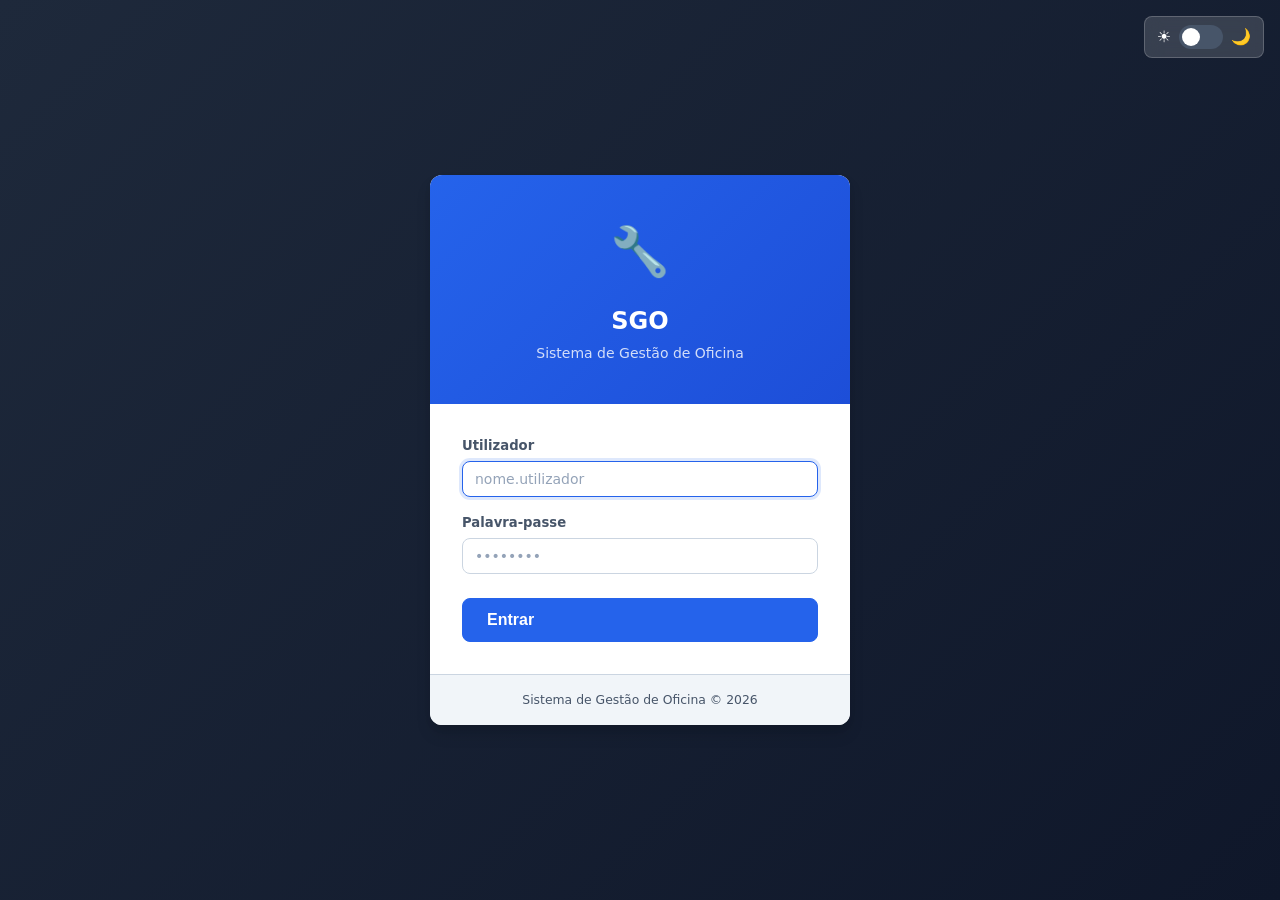
==== frontend/index.html @ d383ee73 "first commit" ====
<!DOCTYPE html>
<html lang="pt">
<head>
  <meta charset="UTF-8">
  <meta name="viewport" content="width=device-width, initial-scale=1.0">
  <title>SGO – Login</title>
  <link rel="stylesheet" href="css/styles.css">
</head>
<body class="login-page">

  <!-- Theme Toggle -->
  <div class="login-theme-toggle">
    <span class="theme-toggle-icon">☀️</span>
    <label class="theme-switch" title="Alternar tema claro/escuro">
      <input type="checkbox" class="theme-checkbox" aria-label="Alternar tema">
      <span class="theme-slider"></span>
    </label>
    <span class="theme-toggle-icon">🌙</span>
  </div>

  <div class="login-card">
    <div class="login-header">
      <div class="login-logo">🔧</div>
      <h1 class="login-title">SGO</h1>
      <p class="login-subtitle">Sistema de Gestão de Oficina</p>
    </div>

    <div class="login-body">
      <div id="login-error" class="login-error" role="alert"></div>

      <form id="login-form" onsubmit="handleLogin(event)" novalidate>
        <div class="form-group" style="margin-bottom:1rem">
          <label for="username">Utilizador</label>
          <input type="text" id="username" name="username" placeholder="nome.utilizador"
                 autocomplete="username" required autofocus>
        </div>

        <div class="form-group" style="margin-bottom:1.5rem">
          <label for="password">Palavra-passe</label>
          <input type="password" id="password" name="password" placeholder="••••••••"
                 autocomplete="current-password" required>
        </div>

        <button type="submit" class="btn btn-primary w-full btn-lg" id="login-btn">
          <span id="login-btn-text">Entrar</span>
          <span id="login-spinner" class="spinner hidden"></span>
        </button>
      </form>
    </div>

    <div class="login-footer">
      Sistema de Gestão de Oficina &copy; 2026
    </div>
  </div>

  <script src="js/utils.js" defer></script>
  <script src="js/api.js"   defer></script>
  <script src="js/auth.js"  defer></script>
  <script defer>
    // If already logged in, redirect to appropriate page
    document.addEventListener('DOMContentLoaded', () => {
      initThemeToggle();
      const token = sessionStorage.getItem('sgo_token');
      const user  = sessionStorage.getItem('sgo_user');
      if (token && user) {
        redirectByRole(JSON.parse(user));
      }
    });

    async function handleLogin(e) {
      e.preventDefault();
      const username  = document.getElementById('username').value.trim();
      const password  = document.getElementById('password').value;
      const btnText   = document.getElementById('login-btn-text');
      const spinner   = document.getElementById('login-spinner');
      const errorBox  = document.getElementById('login-error');
      const btn       = document.getElementById('login-btn');

      if (!username || !password) {
        showLoginError('Por favor preencha todos os campos.');
        return;
      }

      // Loading state
      btn.disabled = true;
      btnText.textContent = 'A entrar…';
      spinner.classList.remove('hidden');
      errorBox.classList.remove('show');

      try {
        const user = await login(username, password);
        redirectByRole(user);
      } catch (err) {
        showLoginError(err.message || 'Credenciais inválidas. Tente novamente.');
        btn.disabled = false;
        btnText.textContent = 'Entrar';
        spinner.classList.add('hidden');
      }
    }

    function showLoginError(msg) {
      const el = document.getElementById('login-error');
      el.textContent = msg;
      el.classList.add('show');
    }
  </script>
</body>
</html>
---- frontend/css/styles.css ----
/* ========================================================
   SGO - Sistema de Gestão de Oficina
   Main Stylesheet
   ======================================================== */

/* ── CSS Variables (Light Theme – improved contrast) ── */
:root {
  --primary:       #2563eb;
  --primary-dark:  #1d4ed8;
  --primary-light: #dbeafe;
  --secondary:     #475569;
  --success:       #16a34a;
  --success-light: #dcfce7;
  --warning:       #d97706;
  --warning-light: #fef3c7;
  --danger:        #dc2626;
  --danger-light:  #fee2e2;
  --info:          #0891b2;
  --info-light:    #cffafe;
  --bg:            #f1f5f9;
  --card-bg:       #ffffff;
  --sidebar-bg:    #1e293b;
  --sidebar-hover: #334155;
  --sidebar-active:#2563eb;
  --text-primary:  #1e293b;
  --text-secondary:#475569;
  --border:        #cbd5e1;
  --border-focus:  #2563eb;
  --shadow-sm:     0 1px 2px rgba(0,0,0,.06);
  --shadow:        0 1px 3px rgba(0,0,0,.1), 0 1px 2px rgba(0,0,0,.06);
  --shadow-md:     0 4px 6px rgba(0,0,0,.07), 0 2px 4px rgba(0,0,0,.06);
  --shadow-lg:     0 10px 15px rgba(0,0,0,.1), 0 4px 6px rgba(0,0,0,.05);
  --radius:        .5rem;
  --radius-lg:     .75rem;
  --sidebar-width: 260px;
  --header-height: 64px;
  --transition:    .2s ease;
  --table-header-bg: #f1f5f9;
  --table-stripe-bg: #f8fafc;
  --table-hover-bg:  #f1f5f9;
  --login-footer-bg: #f1f5f9;
  --scrollbar-thumb: #94a3b8;
  --scrollbar-hover: #64748b;
}

/* ── Dark Theme ── */
[data-theme="dark"] {
  --primary:       #3b82f6;
  --primary-dark:  #2563eb;
  --primary-light: #1e3a5f;
  --secondary:     #94a3b8;
  --success:       #22c55e;
  --success-light: #14532d;
  --warning:       #f59e0b;
  --warning-light: #451a03;
  --danger:        #ef4444;
  --danger-light:  #450a0a;
  --info:          #22d3ee;
  --info-light:    #083344;
  --bg:            #0f172a;
  --card-bg:       #1e293b;
  --sidebar-bg:    #0f172a;
  --sidebar-hover: #1e293b;
  --sidebar-active:#2563eb;
  --text-primary:  #e2e8f0;
  --text-secondary:#94a3b8;
  --border:        #334155;
  --border-focus:  #3b82f6;
  --shadow-sm:     0 1px 2px rgba(0,0,0,.3);
  --shadow:        0 1px 3px rgba(0,0,0,.4), 0 1px 2px rgba(0,0,0,.3);
  --shadow-md:     0 4px 6px rgba(0,0,0,.4), 0 2px 4px rgba(0,0,0,.3);
  --shadow-lg:     0 10px 15px rgba(0,0,0,.5), 0 4px 6px rgba(0,0,0,.3);
  --table-header-bg: #1a2332;
  --table-stripe-bg: #162032;
  --table-hover-bg:  #1e293b;
  --login-footer-bg: #1a2332;
  --scrollbar-thumb: #475569;
  --scrollbar-hover: #64748b;
}

/* ── Reset & Base ── */
*, *::before, *::after { box-sizing: border-box; margin: 0; padding: 0; }

html { font-size: 16px; }

body {
  font-family: 'Segoe UI', system-ui, -apple-system, sans-serif;
  background: var(--bg);
  color: var(--text-primary);
  line-height: 1.5;
  min-height: 100vh;
}

a { color: var(--primary); text-decoration: none; }
a:hover { text-decoration: underline; }

ul { list-style: none; }

img { max-width: 100%; }

/* ── App Layout (sidebar + content) ── */
.app-layout {
  min-height: 100vh;
}

/* ── Sidebar ── */
.sidebar {
  background: var(--sidebar-bg);
  color: #fff;
  display: flex;
  flex-direction: column;
  position: fixed;
  top: 0;
  left: 0;
  height: 100vh;
  width: var(--sidebar-width);
  overflow-y: auto;
  overflow-x: hidden;
  z-index: 100;
  transition: transform var(--transition);
}

.sidebar-header {
  padding: 1.25rem 1.5rem;
  border-bottom: 1px solid rgba(255,255,255,.1);
  flex-shrink: 0;
}

.sidebar-logo {
  display: flex;
  align-items: center;
  gap: .75rem;
  font-size: 1.25rem;
  font-weight: 700;
  color: #fff;
}

.sidebar-logo .logo-icon {
  width: 36px;
  height: 36px;
  background: var(--primary);
  border-radius: var(--radius);
  display: flex;
  align-items: center;
  justify-content: center;
  font-size: 1.1rem;
}

.sidebar-logo .logo-text {
  line-height: 1.1;
}

.sidebar-logo .logo-subtitle {
  font-size: .65rem;
  font-weight: 400;
  color: #94a3b8;
  text-transform: uppercase;
  letter-spacing: .05em;
}

.sidebar-nav {
  flex: 1;
  padding: 1rem 0;
  overflow-y: auto;
}

.nav-section-label {
  padding: .5rem 1.5rem;
  font-size: .65rem;
  font-weight: 600;
  text-transform: uppercase;
  letter-spacing: .1em;
  color: #64748b;
  margin-top: .5rem;
}

.sidebar-nav a {
  display: flex;
  align-items: center;
  gap: .75rem;
  padding: .65rem 1.5rem;
  color: #cbd5e1;
  transition: background var(--transition), color var(--transition);
  border-radius: 0;
  font-size: .92rem;
}

.sidebar-nav a:hover {
  background: var(--sidebar-hover);
  color: #fff;
  text-decoration: none;
}

.sidebar-nav a.active {
  background: var(--sidebar-active);
  color: #fff;
  font-weight: 600;
}

.sidebar-nav .nav-icon {
  font-size: 1.1rem;
  width: 20px;
  text-align: center;
  flex-shrink: 0;
}

.sidebar-footer {
  padding: 1rem 1.5rem;
  border-top: 1px solid rgba(255,255,255,.1);
  flex-shrink: 0;
}

.sidebar-user {
  display: flex;
  align-items: center;
  gap: .75rem;
  margin-bottom: .75rem;
}

.sidebar-avatar {
  width: 36px;
  height: 36px;
  border-radius: 50%;
  background: var(--primary);
  display: flex;
  align-items: center;
  justify-content: center;
  font-weight: 700;
  font-size: .85rem;
  flex-shrink: 0;
}

.sidebar-user-info .user-name {
  font-size: .875rem;
  font-weight: 600;
  color: #e2e8f0;
  display: block;
}

.sidebar-user-info .user-role {
  font-size: .72rem;
  color: #94a3b8;
  display: block;
}

/* ── Main Content ── */
.main-content {
  margin-left: var(--sidebar-width);
  display: flex;
  flex-direction: column;
  min-height: 100vh;
}

/* ── Page Header ── */
.page-header {
  background: var(--card-bg);
  border-bottom: 1px solid var(--border);
  padding: 1rem 2rem;
  height: var(--header-height);
  display: flex;
  align-items: center;
  justify-content: space-between;
  position: sticky;
  top: 0;
  z-index: 50;
  box-shadow: var(--shadow-sm);
}

.page-header-left {
  display: flex;
  align-items: center;
  gap: 1rem;
}

.page-title {
  font-size: 1.25rem;
  font-weight: 700;
  color: var(--text-primary);
}

.page-subtitle {
  font-size: .825rem;
  color: var(--text-secondary);
}

.page-header-actions {
  display: flex;
  align-items: center;
  gap: .75rem;
}

/* ── Page Body ── */
.page-body {
  flex: 1;
  padding: 2rem;
}

/* ── Buttons ── */
.btn {
  display: inline-flex;
  align-items: center;
  gap: .5rem;
  padding: .5rem 1rem;
  border-radius: var(--radius);
  font-size: .875rem;
  font-weight: 600;
  cursor: pointer;
  transition: all var(--transition);
  border: 1px solid transparent;
  white-space: nowrap;
  text-decoration: none;
}

.btn:hover { text-decoration: none; }

.btn-sm {
  padding: .3rem .65rem;
  font-size: .8rem;
}

.btn-lg {
  padding: .75rem 1.5rem;
  font-size: 1rem;
}

.btn-icon {
  padding: .5rem;
  width: 36px;
  height: 36px;
  justify-content: center;
}

.btn-primary {
  background: var(--primary);
  color: #fff;
  border-color: var(--primary);
}
.btn-primary:hover { background: var(--primary-dark); border-color: var(--primary-dark); }

.btn-secondary {
  background: transparent;
  color: var(--secondary);
  border-color: var(--border);
}
.btn-secondary:hover { background: var(--bg); }

.btn-success {
  background: var(--success);
  color: #fff;
  border-color: var(--success);
}
.btn-success:hover { background: #15803d; }

.btn-warning {
  background: var(--warning);
  color: #fff;
  border-color: var(--warning);
}
.btn-warning:hover { background: #b45309; }

.btn-danger {
  background: var(--danger);
  color: #fff;
  border-color: var(--danger);
}
.btn-danger:hover { background: #b91c1c; }

.btn-outline-primary {
  background: transparent;
  color: var(--primary);
  border-color: var(--primary);
}
.btn-outline-primary:hover { background: var(--primary-light); }

.btn-outline-danger {
  background: transparent;
  color: var(--danger);
  border-color: var(--danger);
}
.btn-outline-danger:hover { background: var(--danger-light); }

.btn:disabled {
  opacity: .5;
  cursor: not-allowed;
}

/* ── Cards ── */
.card {
  background: var(--card-bg);
  border-radius: var(--radius-lg);
  box-shadow: var(--shadow);
  border: 1px solid var(--border);
}

.card-header {
  padding: 1rem 1.5rem;
  border-bottom: 1px solid var(--border);
  display: flex;
  align-items: center;
  justify-content: space-between;
  gap: 1rem;
}

.card-title {
  font-size: 1rem;
  font-weight: 600;
  color: var(--text-primary);
}

.card-body {
  padding: 1.5rem;
}

.card-footer {
  padding: 1rem 1.5rem;
  border-top: 1px solid var(--border);
  background: var(--bg);
  border-radius: 0 0 var(--radius-lg) var(--radius-lg);
}

/* ── KPI Grid & Rows ── */
.kpi-grid {
  display: grid;
  grid-template-columns: repeat(auto-fill, minmax(250px, 1fr));
  gap: 1.25rem;
  margin-bottom: 2rem;
}

/* NOVA CLASSE para o Painel do Mecânico */
.dashboard-kpi-row {
  display: grid;
  grid-template-columns: repeat(auto-fit, minmax(220px, 1fr));
  gap: 1.25rem;
  margin-bottom: 1.5rem;
}

.kpi-card {
  background: var(--card-bg);
  border-radius: var(--radius-lg);
  padding: 1.5rem;
  box-shadow: var(--shadow);
  border: 1px solid var(--border);
  display: flex;
  align-items: center;
  gap: 1rem;
}

.kpi-icon {
  font-size: 1.5rem;
  width: 48px;
  height: 48px;
  display: flex;
  align-items: center;
  justify-content: center;
  border-radius: var(--radius);
}

.kpi-info { display: flex; flex-direction: column; }

.kpi-label {
  font-size: .8rem;
  font-weight: 600;
  text-transform: uppercase;
  letter-spacing: .05em;
  color: var(--text-secondary);
}

.kpi-value {
  font-size: 2rem;
  font-weight: 700;
  color: var(--text-primary);
  line-height: 1.2;
}

.kpi-card-inner {
  display: flex;
  align-items: flex-start;
  justify-content: space-between;
  width: 100%;
}

.kpi-meta {
  font-size: .8rem;
  color: var(--text-secondary);
}

.kpi-trend-up   { color: var(--success); }
.kpi-trend-down { color: var(--danger);  }

/* ── Progress Bar ── */
.progress-bar-wrapper {
  background: var(--border);
  border-radius: 99px;
  height: 10px;
  overflow: hidden;
}

.progress-bar {
  height: 100%;
  border-radius: 99px;
  transition: width .4s ease, background .4s ease;
}

.progress-bar.green  { background: var(--success); }
.progress-bar.yellow { background: var(--warning); }
.progress-bar.red    { background: var(--danger); }

/* ── Tables ── */
.table-wrapper {
  overflow-x: auto;
  border-radius: var(--radius-lg);
  border: 1px solid var(--border);
  background: var(--card-bg);
  box-shadow: var(--shadow);
}

table {
  width: 100%;
  border-collapse: collapse;
  font-size: .875rem;
}

thead th {
  background: var(--table-header-bg);
  padding: .75rem 1rem;
  text-align: left;
  font-weight: 600;
  font-size: .775rem;
  text-transform: uppercase;
  letter-spacing: .05em;
  color: var(--text-secondary);
  border-bottom: 1px solid var(--border);
  white-space: nowrap;
}

tbody tr {
  border-bottom: 1px solid var(--border);
  transition: background var(--transition);
}

tbody tr:hover { background: var(--table-hover-bg); }

tbody tr:last-child { border-bottom: none; }

tbody tr:nth-child(even) { background: var(--table-stripe-bg); }
tbody tr:nth-child(even):hover { background: var(--table-hover-bg); }

td {
  padding: .75rem 1rem;
  color: var(--text-primary);
  vertical-align: middle;
}

/* NOVAS CLASSES: Modern Table (Painel do Mecânico) */
.modern-table {
  width: 100%;
  border-collapse: collapse;
  font-size: .875rem;
}
.modern-table thead th {
  padding: 1rem;
  font-size: .8rem;
}
.modern-table td {
  padding: 1rem;
}
.modern-table tbody tr.active-row {
  background: var(--primary-light);
  border-left: 4px solid var(--primary);
}
[data-theme="dark"] .modern-table tbody tr.active-row {
  background: rgba(59, 130, 246, 0.15); /* Fundo azul transparente para Dark Mode */
  border-left-color: var(--primary);
}

.table-actions {
  display: flex;
  gap: .4rem;
  flex-wrap: wrap;
}

/* ── Badges / Pills ── */
.badge {
  display: inline-flex;
  align-items: center;
  gap: .25rem;
  padding: .2rem .6rem;
  border-radius: 99px;
  font-size: .72rem;
  font-weight: 600;
  white-space: nowrap;
}

.badge-primary { background: var(--primary-light); color: var(--primary-dark); }
.badge-success { background: var(--success-light); color: #15803d; }
.badge-warning { background: var(--warning-light); color: #92400e; }
.badge-danger  { background: var(--danger-light);  color: #991b1b; }
.badge-info    { background: var(--info-light);    color: #0e7490; }
.badge-secondary { background: var(--table-header-bg); color: var(--secondary); }
.badge-dark    { background: #334155; color: #fff; }

/* ── Forms ── */
.form-group {
  display: flex;
  flex-direction: column;
  gap: .35rem;
}

.form-row {
  display: grid;
  grid-template-columns: 1fr 1fr;
  gap: 1rem;
}

.form-row-3 {
  display: grid;
  grid-template-columns: 1fr 1fr 1fr;
  gap: 1rem;
}

label {
  font-size: .825rem;
  font-weight: 600;
  color: var(--text-secondary);
}

input, select, textarea {
  width: 100%;
  padding: .55rem .75rem;
  border: 1px solid var(--border);
  border-radius: var(--radius);
  font-size: .875rem;
  background: var(--card-bg);
  color: var(--text-primary);
  transition: border-color var(--transition), box-shadow var(--transition);
  font-family: inherit;
}

input:focus, select:focus, textarea:focus {
  outline: none;
  border-color: var(--border-focus);
  box-shadow: 0 0 0 3px rgba(37,99,235,.15);
}

input::placeholder, textarea::placeholder { color: #94a3b8; }

textarea { resize: vertical; min-height: 80px; }

.input-group {
  display: flex;
  gap: .5rem;
}

.input-group input { flex: 1; }

.form-hint {
  font-size: .75rem;
  color: var(--text-secondary);
}

.form-error {
  font-size: .75rem;
  color: var(--danger);
}

/* ── Modals ── */
.modal-overlay {
  position: fixed;
  inset: 0;
  background: rgba(0,0,0,.5);
  display: flex;
  align-items: center;
  justify-content: center;
  z-index: 1000;
  padding: 1rem;
  opacity: 0;
  visibility: hidden;
  transition: opacity var(--transition), visibility var(--transition);
}

.modal-overlay.active {
  opacity: 1;
  visibility: visible;
}

.modal {
  background: var(--card-bg);
  border-radius: var(--radius-lg);
  box-shadow: var(--shadow-lg);
  width: 100%;
  max-width: 600px;
  max-height: 90vh;
  overflow-y: auto;
  transform: translateY(-16px);
  transition: transform var(--transition);
}

.modal-overlay.active .modal { transform: translateY(0); }

.modal-lg  { max-width: 800px; }
.modal-sm  { max-width: 420px; }

.modal-header {
  padding: 1.25rem 1.5rem;
  border-bottom: 1px solid var(--border);
  display: flex;
  align-items: center;
  justify-content: space-between;
  position: sticky;
  top: 0;
  background: var(--card-bg);
  z-index: 1;
}

.modal-title { font-size: 1rem; font-weight: 700; }

.modal-close {
  background: none;
  border: none;
  cursor: pointer;
  padding: .25rem;
  color: var(--text-secondary);
  font-size: 1.25rem;
  line-height: 1;
  display: flex;
  align-items: center;
  justify-content: center;
  border-radius: var(--radius);
}
.modal-close:hover { background: var(--bg); }

.modal-body {
  padding: 1.5rem;
  display: flex;
  flex-direction: column;
  gap: 1rem;
}

.modal-footer {
  padding: 1rem 1.5rem;
  border-top: 1px solid var(--border);
  display: flex;
  justify-content: flex-end;
  gap: .75rem;
  position: sticky;
  bottom: 0;
  background: var(--card-bg);
}

/* ── Toast Notifications ── */
.toast-container {
  position: fixed;
  bottom: 1.5rem;
  right: 1.5rem;
  z-index: 9999;
  display: flex;
  flex-direction: column;
  gap: .5rem;
}

.toast {
  background: var(--card-bg);
  border-radius: var(--radius);
  box-shadow: var(--shadow-lg);
  padding: .85rem 1.25rem;
  display: flex;
  align-items: center;
  gap: .75rem;
  font-size: .875rem;
  font-weight: 500;
  min-width: 280px;
  max-width: 400px;
  border-left: 4px solid var(--primary);
  animation: toastIn .25s ease forwards;
}

.toast.toast-success { border-color: var(--success); }
.toast.toast-error   { border-color: var(--danger); }
.toast.toast-warning { border-color: var(--warning); }
.toast.toast-info    { border-color: var(--info); }

.toast-icon { font-size: 1.2rem; flex-shrink: 0; }
.toast-msg  { flex: 1; }
.toast-close {
  background: none;
  border: none;
  cursor: pointer;
  color: var(--text-secondary);
  font-size: 1rem;
  line-height: 1;
}

@keyframes toastIn {
  from { transform: translateX(100%); opacity: 0; }
  to   { transform: translateX(0);    opacity: 1; }
}

/* ── Alert Boxes ── */
.alert {
  border-radius: var(--radius);
  padding: .85rem 1.25rem;
  display: flex;
  align-items: flex-start;
  gap: .75rem;
  font-size: .875rem;
  border: 1px solid transparent;
}

.alert-success { background: var(--success-light); border-color: #86efac; color: #15803d; }
.alert-warning { background: var(--warning-light); border-color: #fcd34d; color: #92400e; }
.alert-danger  { background: var(--danger-light);  border-color: #fca5a5; color: #991b1b; }
.alert-info    { background: var(--info-light);    border-color: #67e8f9; color: #0e7490; }

.alert-icon { font-size: 1.1rem; margin-top: .1rem; }

/* ── Search Bar ── */
.search-bar {
  display: flex;
  align-items: center;
  gap: .5rem;
  background: var(--card-bg);
  border: 1px solid var(--border);
  border-radius: var(--radius);
  padding: .5rem .75rem;
  transition: border-color var(--transition), box-shadow var(--transition);
}
.search-bar:focus-within {
  border-color: var(--border-focus);
  box-shadow: 0 0 0 3px rgba(37,99,235,.15);
}
.search-bar input {
  border: none;
  padding: 0;
  background: transparent;
  font-size: .875rem;
  min-width: 200px;
}
.search-bar input:focus { box-shadow: none; }
.search-icon { color: var(--text-secondary); }

/* ── Agenda Calendar ── */
.agenda-header {
  display: flex;
  align-items: center;
  justify-content: space-between;
  gap: 1rem;
  margin-bottom: 1.5rem;
}

.week-nav {
  display: flex;
  align-items: center;
  gap: .75rem;
}

.week-label {
  font-weight: 600;
  font-size: .95rem;
  min-width: 180px;
  text-align: center;
}

.calendar-grid {
  background: var(--card-bg);
  border-radius: var(--radius-lg);
  border: 1px solid var(--border);
  overflow: hidden;
  box-shadow: var(--shadow);
}

.calendar-header-row {
  display: grid;
  grid-template-columns: 70px repeat(6, 1fr);
  background: var(--table-header-bg);
  border-bottom: 2px solid var(--border);
}

.cal-header-cell {
  padding: .85rem .5rem;
  text-align: center;
  font-size: .8rem;
  font-weight: 700;
  text-transform: uppercase;
  letter-spacing: .05em;
  color: var(--text-secondary);
  border-right: 1px solid var(--border);
}

.cal-header-cell:first-child { background: transparent; }
.cal-header-cell:last-child  { border-right: none; }

.cal-header-cell .cal-date {
  font-size: 1.1rem;
  font-weight: 700;
  color: var(--text-primary);
  display: block;
  margin-top: .15rem;
}

.cal-header-cell.today {
  background: var(--primary-light);
  color: var(--primary);
}
.cal-header-cell.today .cal-date { color: var(--primary); }

.calendar-body {
  overflow-y: auto;
  max-height: 600px;
}

.calendar-row {
  display: grid;
  grid-template-columns: 70px repeat(6, 1fr);
  border-bottom: 1px solid var(--border);
}

.calendar-row:last-child { border-bottom: none; }

.cal-time {
  padding: .5rem;
  text-align: center;
  font-size: .72rem;
  font-weight: 600;
  color: var(--text-secondary);
  background: var(--table-header-bg);
  border-right: 1px solid var(--border);
  display: flex;
  align-items: center;
  justify-content: center;
}

.cal-slot {
  padding: .4rem;
  border-right: 1px solid var(--border);
  cursor: pointer;
  transition: opacity var(--transition), filter var(--transition);
  min-height: 64px;
  display: flex;
  flex-direction: column;
  align-items: center;
  justify-content: center;
  gap: .2rem;
  position: relative;
}

.cal-slot:last-child { border-right: none; }
.cal-slot:hover { filter: brightness(.95); }

.slot-empty   { background: #f0fdf4; }
.slot-partial { background: #fefce8; }
.slot-busy    { background: #fff7ed; }
.slot-full    { background: #fef2f2; cursor: not-allowed; }
.slot-past    { background: var(--table-header-bg); cursor: default; }

.slot-count {
  font-size: .8rem;
  font-weight: 700;
  color: var(--text-secondary);
}

.slot-empty   .slot-count { color: var(--success); }
.slot-partial .slot-count { color: var(--warning); }
.slot-busy    .slot-count { color: #ea580c; }
.slot-full    .slot-count { color: var(--danger); }

.slot-badge {
  font-size: .62rem;
  font-weight: 700;
  padding: .1rem .35rem;
  border-radius: 99px;
  text-transform: uppercase;
}

.slot-empty .slot-badge   { background: #dcfce7; color: #15803d; }
.slot-partial .slot-badge { background: #fef3c7; color: #92400e; }
.slot-busy .slot-badge    { background: #ffedd5; color: #9a3412; }
.slot-full .slot-badge    { background: #fee2e2; color: #991b1b; }

.slot-appointments {
  width: 100%;
  display: flex;
  flex-direction: column;
  gap: .15rem;
}

.slot-appt {
  font-size: .68rem;
  background: var(--primary);
  color: #fff;
  border-radius: 3px;
  padding: .1rem .3rem;
  overflow: hidden;
  text-overflow: ellipsis;
  white-space: nowrap;
  max-width: 100%;
}

/* ── Mechanic Panel ── */
.mecanico-layout {
  display: grid;
  grid-template-columns: 320px 1fr;
  gap: 1.5rem;
  height: calc(100vh - var(--header-height) - 4rem);
}

/* NOVO: Layout em grelha do painel do Mecânico (Tabela + Detalhes) */
.mecanico-dashboard-grid {
  display: grid;
  grid-template-columns: 1fr 450px;
  gap: 1.5rem;
  align-items: start;
}

.repair-list {
  display: flex;
  flex-direction: column;
  gap: .5rem;
  overflow-y: auto;
}

.repair-item {
  background: var(--card-bg);
  border: 1px solid var(--border);
  border-radius: var(--radius);
  padding: .85rem 1rem;
  cursor: pointer;
  transition: all var(--transition);
  border-left: 4px solid transparent;
}

.repair-item:hover { border-color: var(--primary); box-shadow: var(--shadow-sm); }

.repair-item.active {
  border-left-color: var(--primary);
  background: var(--primary-light);
}

.repair-item-header {
  display: flex;
  align-items: center;
  justify-content: space-between;
  margin-bottom: .25rem;
}

.repair-matricula {
  font-weight: 700;
  font-size: .95rem;
}

.repair-item-meta {
  font-size: .78rem;
  color: var(--text-secondary);
}

/* ── Stopwatch ── */
.stopwatch {
  background: #0f172a;
  border-radius: var(--radius-lg);
  padding: 1.5rem;
  text-align: center;
  color: #fff;
}

.stopwatch-display {
  font-family: 'Courier New', Courier, monospace;
  font-size: 3rem;
  font-weight: 700;
  letter-spacing: .1em;
  color: #22d3ee;
  margin-bottom: 1rem;
  text-shadow: 0 0 20px rgba(34,211,238,.4);
}

.stopwatch-controls {
  display: flex;
  gap: .75rem;
  justify-content: center;
}

/* ── Checklist ── */
.checklist {
  display: flex;
  flex-direction: column;
  gap: .5rem;
}

.checklist-item {
  display: flex;
  align-items: center;
  gap: .75rem;
  padding: .65rem .85rem;
  background: var(--bg);
  border-radius: var(--radius);
  border: 1px solid transparent;
  transition: all var(--transition);
  cursor: pointer;
}

.checklist-item:hover { border-color: var(--border); }

.checklist-item input[type="checkbox"] {
  width: 18px;
  height: 18px;
  cursor: pointer;
  flex-shrink: 0;
}

.checklist-item label {
  font-size: .875rem;
  cursor: pointer;
  user-select: none;
  flex: 1;
  font-weight: 500;
  color: var(--text-primary);
}

.checklist-item.checked {
  background: var(--success-light);
  border-color: #86efac;
}

.checklist-item.checked label {
  text-decoration: line-through;
  color: var(--text-secondary);
}

/* ── Operations ── */
.op-item {
  padding: .85rem 1rem;
  background: var(--bg);
  border-radius: var(--radius);
  border: 1px solid var(--border);
  display: flex;
  align-items: center;
  justify-content: space-between;
  gap: 1rem;
}

.op-info { flex: 1; }
.op-desc { font-weight: 600; font-size: .9rem; }
.op-meta { font-size: .78rem; color: var(--text-secondary); }

/* ── Login Page ── */
.login-page {
  min-height: 100vh;
  background: linear-gradient(135deg, #1e293b 0%, #0f172a 100%);
  display: flex;
  align-items: center;
  justify-content: center;
  padding: 1rem;
}

.login-card {
  background: var(--card-bg);
  border-radius: var(--radius-lg);
  box-shadow: var(--shadow-lg);
  width: 100%;
  max-width: 420px;
  overflow: hidden;
}

.login-header {
  background: linear-gradient(135deg, var(--primary) 0%, #1d4ed8 100%);
  padding: 2.5rem 2rem;
  text-align: center;
  color: #fff;
}

.login-logo {
  font-size: 3rem;
  margin-bottom: 1rem;
}

.login-title {
  font-size: 1.5rem;
  font-weight: 700;
  margin-bottom: .25rem;
}

.login-subtitle {
  font-size: .875rem;
  opacity: .8;
}

.login-body {
  padding: 2rem;
  display: flex;
  flex-direction: column;
  gap: 1.25rem;
}

.login-error {
  display: none;
  padding: .75rem 1rem;
  background: var(--danger-light);
  border: 1px solid #fca5a5;
  border-radius: var(--radius);
  color: #991b1b;
  font-size: .875rem;
}

.login-error.show { display: block; }

.login-footer {
  padding: 1rem 2rem;
  text-align: center;
  font-size: .775rem;
  color: var(--text-secondary);
  border-top: 1px solid var(--border);
  background: var(--login-footer-bg);
}

/* ── Section Spacing ── */
.section { margin-bottom: 2rem; }
.section:last-child { margin-bottom: 0; }

.section-header {
  display: flex;
  align-items: center;
  justify-content: space-between;
  margin-bottom: 1rem;
  gap: 1rem;
}

.section-title {
  font-size: 1rem;
  font-weight: 700;
  color: var(--text-primary);
}

/* ── Tabs ── */
.tabs {
  display: flex;
  gap: 0;
  border-bottom: 2px solid var(--border);
  margin-bottom: 1.5rem;
}

.tab-btn {
  padding: .65rem 1.25rem;
  font-size: .875rem;
  font-weight: 600;
  color: var(--text-secondary);
  background: transparent;
  border: none;
  border-bottom: 2px solid transparent;
  margin-bottom: -2px;
  cursor: pointer;
  transition: all var(--transition);
}

.tab-btn:hover  { color: var(--primary); }
.tab-btn.active { color: var(--primary); border-bottom-color: var(--primary); }

.tab-panel { display: none; }
.tab-panel.active { display: block; }

/* ── Detail Panel ── */
.detail-panel {
  background: var(--card-bg);
  border-radius: var(--radius-lg);
  border: 1px solid var(--border);
  padding: 1.5rem;
  display: flex;
  flex-direction: column;
  gap: 1.25rem;
  overflow-y: auto;
}

.detail-empty {
  display: flex;
  flex-direction: column;
  align-items: center;
  justify-content: center;
  height: 100%;
  gap: 1rem;
  color: var(--text-secondary);
  min-height: 400px; /* Para não encolher totalmente vazio */
}

.detail-empty-icon { font-size: 3rem; }
.detail-empty-text { font-size: .875rem; font-weight: 500; text-align: center;}

/* ── Info Grid ── */
.info-grid {
  display: grid;
  grid-template-columns: 1fr 1fr;
  gap: .75rem;
}

.info-item { display: flex; flex-direction: column; gap: .15rem; }
.info-label { font-size: .72rem; font-weight: 600; text-transform: uppercase; letter-spacing: .05em; color: var(--text-secondary); }
.info-value { font-size: .9rem; font-weight: 600; color: var(--text-primary); }

/* ── Empty State ── */
.empty-state {
  display: flex;
  flex-direction: column;
  align-items: center;
  justify-content: center;
  padding: 4rem 2rem;
  gap: 1rem;
  color: var(--text-secondary);
}

.empty-icon { font-size: 3rem; }
.empty-title { font-size: 1.1rem; font-weight: 600; color: var(--text-primary); }
.empty-desc  { font-size: .875rem; text-align: center; }

/* ── Two-column page layouts ── */
.two-col-layout {
  display: grid;
  grid-template-columns: 1fr 1fr;
  gap: 1.5rem;
}

/* ── Separator ── */
hr {
  border: none;
  border-top: 1px solid var(--border);
  margin: 1rem 0;
}

/* ── Loading Spinner ── */
.spinner {
  display: inline-block;
  width: 20px;
  height: 20px;
  border: 2px solid var(--border);
  border-top-color: var(--primary);
  border-radius: 50%;
  animation: spin .7s linear infinite;
}

@keyframes spin { to { transform: rotate(360deg); } }

.loading-overlay {
  display: flex;
  align-items: center;
  justify-content: center;
  padding: 3rem;
  gap: 1rem;
  color: var(--text-secondary);
  font-size: .875rem;
}

/* ── Pecas stock indicator ── */
.stock-ok  { color: var(--success); font-weight: 600; }
.stock-low { color: var(--danger);  font-weight: 600; }

/* ── Scrollbar ── */
::-webkit-scrollbar { width: 6px; height: 6px; }
::-webkit-scrollbar-track { background: transparent; }
::-webkit-scrollbar-thumb { background: var(--scrollbar-thumb); border-radius: 99px; }
::-webkit-scrollbar-thumb:hover { background: var(--scrollbar-hover); }

/* ── Responsive ── */
@media (max-width: 1024px) {
  .mecanico-layout { grid-template-columns: 280px 1fr; }
  .mecanico-dashboard-grid { grid-template-columns: 1fr; } /* Painel de mecânico fica empilhado */
  .kpi-grid        { grid-template-columns: repeat(auto-fill, minmax(200px, 1fr)); }
}

@media (max-width: 768px) {
  :root { --sidebar-width: 0px; }

  .sidebar {
    transform: translateX(-260px);
    width: 260px;
  }

  .sidebar.open {
    transform: translateX(0);
  }

  .main-content { margin-left: 0; }

  .page-body { padding: 1rem; }

  .page-header { padding: 1rem; }

  .form-row, .form-row-3 { grid-template-columns: 1fr; }

  .mecanico-layout { grid-template-columns: 1fr; height: auto; }

  .two-col-layout  { grid-template-columns: 1fr; }

  .kpi-grid, .dashboard-kpi-row { grid-template-columns: 1fr 1fr; }

  .calendar-header-row,
  .calendar-row { grid-template-columns: 50px repeat(6, 1fr); }

  .mobile-menu-btn {
    display: flex;
    align-items: center;
    justify-content: center;
    width: 36px;
    height: 36px;
    border-radius: var(--radius);
    border: 1px solid var(--border);
    background: transparent;
    cursor: pointer;
    font-size: 1.2rem;
  }

  .sidebar-overlay {
    display: block;
    position: fixed;
    inset: 0;
    background: rgba(0,0,0,.5);
    z-index: 99;
    opacity: 0;
    visibility: hidden;
    transition: all var(--transition);
  }

  .sidebar-overlay.active { opacity: 1; visibility: visible; }

  .info-grid { grid-template-columns: 1fr; }
}

@media (min-width: 769px) {
  .mobile-menu-btn { display: none; }
  .sidebar-overlay { display: none; }
}

/* ── Utility ── */
.text-center { text-align: center; }
.text-right  { text-align: right; }
.text-muted  { color: var(--text-secondary); }
.text-success { color: var(--success); }
.text-danger  { color: var(--danger); }
.text-warning { color: var(--warning); }
.text-primary { color: var(--primary); }
.fw-bold      { font-weight: 700; }
.d-flex       { display: flex; }
.align-center { align-items: center; }
.gap-1        { gap: .5rem; }
.gap-2        { gap: 1rem; }
.gap-3        { gap: 1.5rem; }
.mt-1         { margin-top: .5rem; }
.mt-2         { margin-top: 1rem; }
.mb-1         { margin-bottom: .5rem; }
.mb-2         { margin-bottom: 1rem; }
.w-full       { width: 100%; }
.flex-1       { flex: 1; }
.hidden       { display: none !important; }
.visible      { display: block !important; }
.p-0          { padding: 0 !important; }
.p-3          { padding: 1.5rem !important; }

/* ── Theme Toggle ── */
.theme-toggle {
  display: flex;
  align-items: center;
  gap: .5rem;
  padding: .5rem 1.5rem;
  margin-bottom: .5rem;
}

.theme-toggle-label {
  font-size: .75rem;
  font-weight: 600;
  text-transform: uppercase;
  letter-spacing: .05em;
  color: #94a3b8;
}

.theme-switch {
  position: relative;
  width: 44px;
  height: 24px;
  flex-shrink: 0;
}

.theme-switch input {
  opacity: 0;
  width: 0;
  height: 0;
  position: absolute;
}

.theme-slider {
  position: absolute;
  cursor: pointer;
  inset: 0;
  background: #475569;
  border-radius: 99px;
  transition: background var(--transition);
}

.theme-slider::before {
  content: '';
  position: absolute;
  height: 18px;
  width: 18px;
  left: 3px;
  bottom: 3px;
  background: #fff;
  border-radius: 50%;
  transition: transform var(--transition);
}

.theme-switch input:checked + .theme-slider {
  background: var(--primary);
}

.theme-switch input:checked + .theme-slider::before {
  transform: translateX(20px);
}

.theme-switch input:focus-visible + .theme-slider {
  outline: 2px solid var(--primary);
  outline-offset: 2px;
}

.theme-toggle-icon {
  font-size: 1rem;
  line-height: 1;
}

/* Login page theme toggle */
.login-theme-toggle {
  position: fixed;
  top: 1rem;
  right: 1rem;
  z-index: 100;
  display: flex;
  align-items: center;
  gap: .5rem;
  background: rgba(255,255,255,.15);
  backdrop-filter: blur(8px);
  padding: .5rem .75rem;
  border-radius: var(--radius);
  border: 1px solid rgba(255,255,255,.2);
}

.login-theme-toggle .theme-toggle-icon {
  color: #fff;
}

/* ── Dark mode overrides for elements with hardcoded colors ── */
[data-theme="dark"] .alert-success { background: var(--success-light); border-color: #166534; color: #4ade80; }
[data-theme="dark"] .alert-warning { background: var(--warning-light); border-color: #713f12; color: #fbbf24; }
[data-theme="dark"] .alert-danger  { background: var(--danger-light);  border-color: #7f1d1d; color: #f87171; }
[data-theme="dark"] .alert-info    { background: var(--info-light);    border-color: #155e75; color: #67e8f9; }

[data-theme="dark"] .badge-primary { background: var(--primary-light); color: #93c5fd; }
[data-theme="dark"] .badge-success { background: var(--success-light); color: #4ade80; }
[data-theme="dark"] .badge-warning { background: var(--warning-light); color: #fbbf24; }
[data-theme="dark"] .badge-danger  { background: var(--danger-light);  color: #f87171; }
[data-theme="dark"] .badge-info    { background: var(--info-light);    color: #67e8f9; }
[data-theme="dark"] .badge-dark    { background: #475569; color: #e2e8f0; }

[data-theme="dark"] .slot-empty   { background: #0a2618; }
[data-theme="dark"] .slot-partial { background: #1a1a05; }
[data-theme="dark"] .slot-busy    { background: #1a1308; }
[data-theme="dark"] .slot-full    { background: #1a0808; }

[data-theme="dark"] .slot-empty .slot-badge   { background: #14532d; color: #4ade80; }
[data-theme="dark"] .slot-partial .slot-badge { background: #451a03; color: #fbbf24; }
[data-theme="dark"] .slot-busy .slot-badge    { background: #431407; color: #fb923c; }
[data-theme="dark"] .slot-full .slot-badge    { background: #450a0a; color: #f87171; }

[data-theme="dark"] .login-page {
  background: linear-gradient(135deg, #0f172a 0%, #020617 100%);
}

[data-theme="dark"] .login-error {
  background: var(--danger-light);
  border-color: #7f1d1d;
  color: #f87171;
}

[data-theme="dark"] .checklist-item.checked {
  background: var(--success-light);
  border-color: #166534;
}

[data-theme="dark"] .checklist-item.checked label {
  color: var(--text-secondary);
}

[data-theme="dark"] input::placeholder,
[data-theme="dark"] textarea::placeholder { color: #64748b; }

/* ── Logs Page ── */
.logs-toolbar {
  display: flex;
  align-items: center;
  gap: 1rem;
  flex-wrap: wrap;
  margin-bottom: 1.25rem;
}

.logs-toolbar select {
  width: auto;
  min-width: 140px;
}

.log-severity {
  display: inline-flex;
  align-items: center;
  gap: .25rem;
  padding: .15rem .55rem;
  border-radius: 99px;
  font-size: .7rem;
  font-weight: 700;
  text-transform: uppercase;
  letter-spacing: .03em;
  white-space: nowrap;
}

.log-severity-info    { background: var(--info-light);    color: var(--info); }
.log-severity-success { background: var(--success-light); color: var(--success); }
.log-severity-warning { background: var(--warning-light); color: var(--warning); }
.log-severity-error   { background: var(--danger-light);  color: var(--danger); }
.log-severity-debug   { background: var(--table-header-bg); color: var(--text-secondary); }

[data-theme="dark"] .log-severity-info    { color: #67e8f9; }
[data-theme="dark"] .log-severity-success { color: #4ade80; }
[data-theme="dark"] .log-severity-warning { color: #fbbf24; }
[data-theme="dark"] .log-severity-error   { color: #f87171; }

.log-message {
  font-family: 'Courier New', Courier, monospace;
  font-size: .82rem;
  color: var(--text-primary);
  word-break: break-word;
}

.log-timestamp {
  font-family: 'Courier New', Courier, monospace;
  font-size: .78rem;
  color: var(--text-secondary);
  white-space: nowrap;
}

.log-user {
  font-size: .8rem;
  font-weight: 600;
  color: var(--text-primary);
}

.log-source {
  font-size: .75rem;
  color: var(--text-secondary);
  font-style: italic;
}

.logs-summary {
  display: flex;
  gap: 1rem;
  flex-wrap: wrap;
  margin-bottom: 1.5rem;
}

.log-stat {
  display: flex;
  align-items: center;
  gap: .5rem;
  padding: .5rem 1rem;
  background: var(--card-bg);
  border: 1px solid var(--border);
  border-radius: var(--radius);
  font-size: .825rem;
  font-weight: 600;
}

.log-stat-count {
  font-size: 1.1rem;
  font-weight: 700;
}

/* ── Modo Tablet (Mecânico) ── */
body.tablet-mode {
  --sidebar-width: 0px !important; /* Remove o espaço da sidebar no desktop */
}

body.tablet-mode .sidebar {
  transform: translateX(-100%); /* Esconde a sidebar para fora do ecrã */
  width: 280px !important;
}

body.tablet-mode .sidebar.open {
  transform: translateX(0); /* Mostra a sidebar quando clicamos no menu */
}

body.tablet-mode .main-content {
  margin-left: 0 !important; /* Faz o conteúdo ocupar a largura toda */
}

body.tablet-mode .mobile-menu-btn {
  display: flex !important; /* Garante que os 3 tracinhos aparecem sempre */
}

body.tablet-mode .sidebar-overlay {
  display: block; /* Ativa a sombra quando o menu abre */
}

/* ========================================================
   NOVOS ESTILOS - CARTÃO GIGANTE E STEPPER (MECÂNICO)
   ======================================================== */

.detail-card-large {
  padding: 3rem;
  background: var(--card-bg);
  border-radius: 1.5rem; /* Mais arredondado */
  box-shadow: 0 10px 25px rgba(0,0,0,0.1);
  border: 1px solid var(--border);
  min-height: 60vh;
  display: flex;
  flex-direction: column;
}

[data-theme="dark"] .detail-card-large {
  box-shadow: 0 10px 25px rgba(0,0,0,0.5);
}

/* ── Stepper / Timeline ── */
.stepper-wrapper {
  position: relative;
  width: 100%;
}

.stepper {
  display: flex;
  justify-content: space-between;
  position: relative;
  z-index: 1;
}

/* A linha cinza de fundo */
.stepper::before {
  content: '';
  position: absolute;
  top: 20px; /* Alinhada com o meio dos círculos (tamanho 40px) */
  left: 0;
  right: 0;
  height: 4px;
  background: var(--border);
  z-index: -1;
  border-radius: 4px;
}

/* A linha colorida de progresso */
.stepper-progress {
  position: absolute;
  top: 20px;
  left: 0;
  height: 4px;
  background: var(--primary);
  z-index: -1;
  border-radius: 4px;
  transition: width 0.4s ease;
}

.stepper-item {
  display: flex;
  flex-direction: column;
  align-items: center;
  gap: 0.75rem;
  width: 80px;
}

.stepper-circle {
  width: 44px;
  height: 44px;
  border-radius: 50%;
  background: var(--card-bg);
  border: 4px solid var(--border);
  display: flex;
  align-items: center;
  justify-content: center;
  font-weight: bold;
  font-size: 1.1rem;
  color: var(--text-secondary);
  transition: all 0.3s;
}

.stepper-label {
  font-size: 0.85rem;
  font-weight: 600;
  color: var(--text-secondary);
  text-transform: uppercase;
  letter-spacing: 0.05em;
  text-align: center;
}

/* Estados do Stepper */
.stepper-item.active .stepper-circle {
  border-color: var(--primary);
  color: var(--primary);
  box-shadow: 0 0 0 5px var(--primary-light);
}
.stepper-item.active .stepper-label {
  color: var(--primary);
  font-weight: 700;
}

.stepper-item.done .stepper-circle {
  background: var(--primary);
  border-color: var(--primary);
  color: #fff;
}
.stepper-item.done .stepper-label {
  color: var(--text-primary);
}

/* ── Botões Grandes Quadrados ── */
.big-actions-grid {
  display: grid;
  grid-template-columns: repeat(3, 1fr);
  gap: 1.5rem;
  margin-top: auto; /* Empurra os botões para o fundo do cartão */
}

.big-btn {
  display: flex;
  flex-direction: column;
  align-items: center;
  justify-content: center;
  gap: 1rem;
  padding: 2rem 1rem;
  border-radius: 1rem;
  border: none;
  color: #fff;
  cursor: pointer;
  transition: transform 0.2s, box-shadow 0.2s, filter 0.2s;
  font-size: 1.1rem;
  font-weight: 700;
  box-shadow: 0 4px 6px rgba(0,0,0,0.1);
}

.big-btn:hover:not(:disabled) {
  transform: translateY(-5px);
  box-shadow: 0 10px 15px rgba(0,0,0,0.15);
  filter: brightness(1.1);
}

.big-btn:disabled {
  opacity: 0.5;
  cursor: not-allowed;
  filter: grayscale(1);
}

.big-icon {
  font-size: 3rem;
  line-height: 1;
}

/* Cores específicas pedidas */
.bg-blue   { background: linear-gradient(135deg, #3b82f6 0%, #1d4ed8 100%); }
.bg-orange { background: linear-gradient(135deg, #f97316 0%, #c2410c 100%); }
.bg-green  { background: linear-gradient(135deg, #22c55e 0%, #15803d 100%); }

/* Responsividade extra para os detalhes */
@media (max-width: 1024px) {
  .detail-card-large { padding: 1.5rem; }
  .stepper-wrapper { padding: 0 !important; }
  .stepper-label { font-size: 0.65rem; }
  .stepper-circle { width: 34px; height: 34px; font-size: 0.9rem; }
  .stepper::before, .stepper-progress { top: 15px; }
  
  .big-actions-grid {
    grid-template-columns: 1fr; /* No telemóvel/tablet ficam uns em cima dos outros */
    gap: 1rem;
  }
  .big-btn {
    flex-direction: row; /* Ícone ao lado do texto */
    padding: 1.5rem;
  }
}

/* ========================================================
   NOVOS ESTILOS - CARTÃO GIGANTE E STEPPER (MECÂNICO)
   ======================================================== */

.page-header {
  position: relative;
}

/* Nome no centro do cabeçalho */
.header-user-name {
  position: absolute;
  left: 50%;
  transform: translateX(-50%);
  font-size: 1.1rem;
  font-weight: 600;
  color: var(--text-primary);
  display: flex;
  align-items: center;
}

/* Dropdown de Status no Cartão Gigante */
.status-selector {
    background-color: var(--bg);
    border: 2px solid var(--border);
    border-radius: 8px;
    padding: 0.5rem 1rem;
    font-size: 1rem;
    font-weight: 700;
    color: var(--text-primary);
    cursor: pointer;
    transition: all 0.2s ease;
}

.status-selector:hover {
    border-color: var(--primary);
}

.status-selector:focus {
    outline: none;
    box-shadow: 0 0 0 3px var(--primary-light);
}

.detail-card-large {
  padding: 3rem;
  background: var(--card-bg);
  border-radius: 1.5rem; /* Mais arredondado */
  box-shadow: 0 10px 25px rgba(0,0,0,0.1);
  border: 1px solid var(--border);
  min-height: 60vh;
  display: flex;
  flex-direction: column;
}

[data-theme="dark"] .detail-card-large {
  box-shadow: 0 10px 25px rgba(0,0,0,0.5);
}

/* ── Stepper / Timeline ── */
.stepper-wrapper {
  position: relative;
  width: 100%;
}

.stepper {
  display: flex;
  justify-content: space-between;
  position: relative;
  z-index: 1;
}

/* A linha cinza de fundo */
.stepper::before {
  content: '';
  position: absolute;
  top: 20px; /* Alinhada com o meio dos círculos (tamanho 40px) */
  left: 0;
  right: 0;
  height: 4px;
  background: var(--border);
  z-index: -1;
  border-radius: 4px;
}

/* A linha colorida de progresso */
.stepper-progress {
  position: absolute;
  top: 20px;
  left: 0;
  height: 4px;
  background: var(--primary);
  z-index: -1;
  border-radius: 4px;
  transition: width 0.4s ease;
}

.stepper-item {
  display: flex;
  flex-direction: column;
  align-items: center;
  gap: 0.75rem;
  width: 80px;
}

.stepper-circle {
  width: 44px;
  height: 44px;
  border-radius: 50%;
  background: var(--card-bg);
  border: 4px solid var(--border);
  display: flex;
  align-items: center;
  justify-content: center;
  font-weight: bold;
  font-size: 1.1rem;
  color: var(--text-secondary);
  transition: all 0.3s;
}

.stepper-label {
  font-size: 0.85rem;
  font-weight: 600;
  color: var(--text-secondary);
  text-transform: uppercase;
  letter-spacing: 0.05em;
  text-align: center;
}

/* Estados do Stepper */
.stepper-item.active .stepper-circle {
  border-color: var(--primary);
  color: var(--primary);
  box-shadow: 0 0 0 5px var(--primary-light);
}
.stepper-item.active .stepper-label {
  color: var(--primary);
  font-weight: 700;
}

.stepper-item.done .stepper-circle {
  background: var(--primary);
  border-color: var(--primary);
  color: #fff;
}
.stepper-item.done .stepper-label {
  color: var(--text-primary);
}

/* ── Botões Grandes Quadrados ── */
.big-actions-grid {
  display: grid;
  grid-template-columns: repeat(3, 1fr);
  gap: 1.5rem;
  margin-top: auto; /* Empurra os botões para o fundo do cartão */
}

.big-btn {
  display: flex;
  flex-direction: column;
  align-items: center;
  justify-content: center;
  gap: 1rem;
  padding: 2rem 1rem;
  border-radius: 1rem;
  border: none;
  color: #fff;
  cursor: pointer;
  transition: transform 0.2s, box-shadow 0.2s, filter 0.2s;
  font-size: 1.1rem;
  font-weight: 700;
  box-shadow: 0 4px 6px rgba(0,0,0,0.1);
}

.big-btn:hover:not(:disabled) {
  transform: translateY(-5px);
  box-shadow: 0 10px 15px rgba(0,0,0,0.15);
  filter: brightness(1.1);
}

.big-btn:disabled {
  opacity: 0.5;
  cursor: not-allowed;
  filter: grayscale(1);
}

.big-icon {
  font-size: 3rem;
  line-height: 1;
}

/* Cores específicas pedidas */
.bg-blue   { background: linear-gradient(135deg, #3b82f6 0%, #1d4ed8 100%); }
.bg-orange { background: linear-gradient(135deg, #f97316 0%, #c2410c 100%); }
.bg-green  { background: linear-gradient(135deg, #22c55e 0%, #15803d 100%); }

/* Responsividade extra para os detalhes */
@media (max-width: 1024px) {
  .detail-card-large { padding: 1.5rem; }
  .stepper-wrapper { padding: 0 !important; }
  .stepper-label { font-size: 0.65rem; }
  .stepper-circle { width: 34px; height: 34px; font-size: 0.9rem; }
  .stepper::before, .stepper-progress { top: 15px; }
  
  .big-actions-grid {
    grid-template-columns: 1fr; /* No telemóvel/tablet ficam uns em cima dos outros */
    gap: 1rem;
  }
  .big-btn {
    flex-direction: row; /* Ícone ao lado do texto */
    padding: 1.5rem;
  }
  .header-user-name {
    display: none; /* Esconde o nome se não houver espaço em ecrãs muito pequenos */
  }
  .detail-card-header {
    flex-direction: column;
    gap: 1rem;
    align-items: flex-start !important;
  }
}
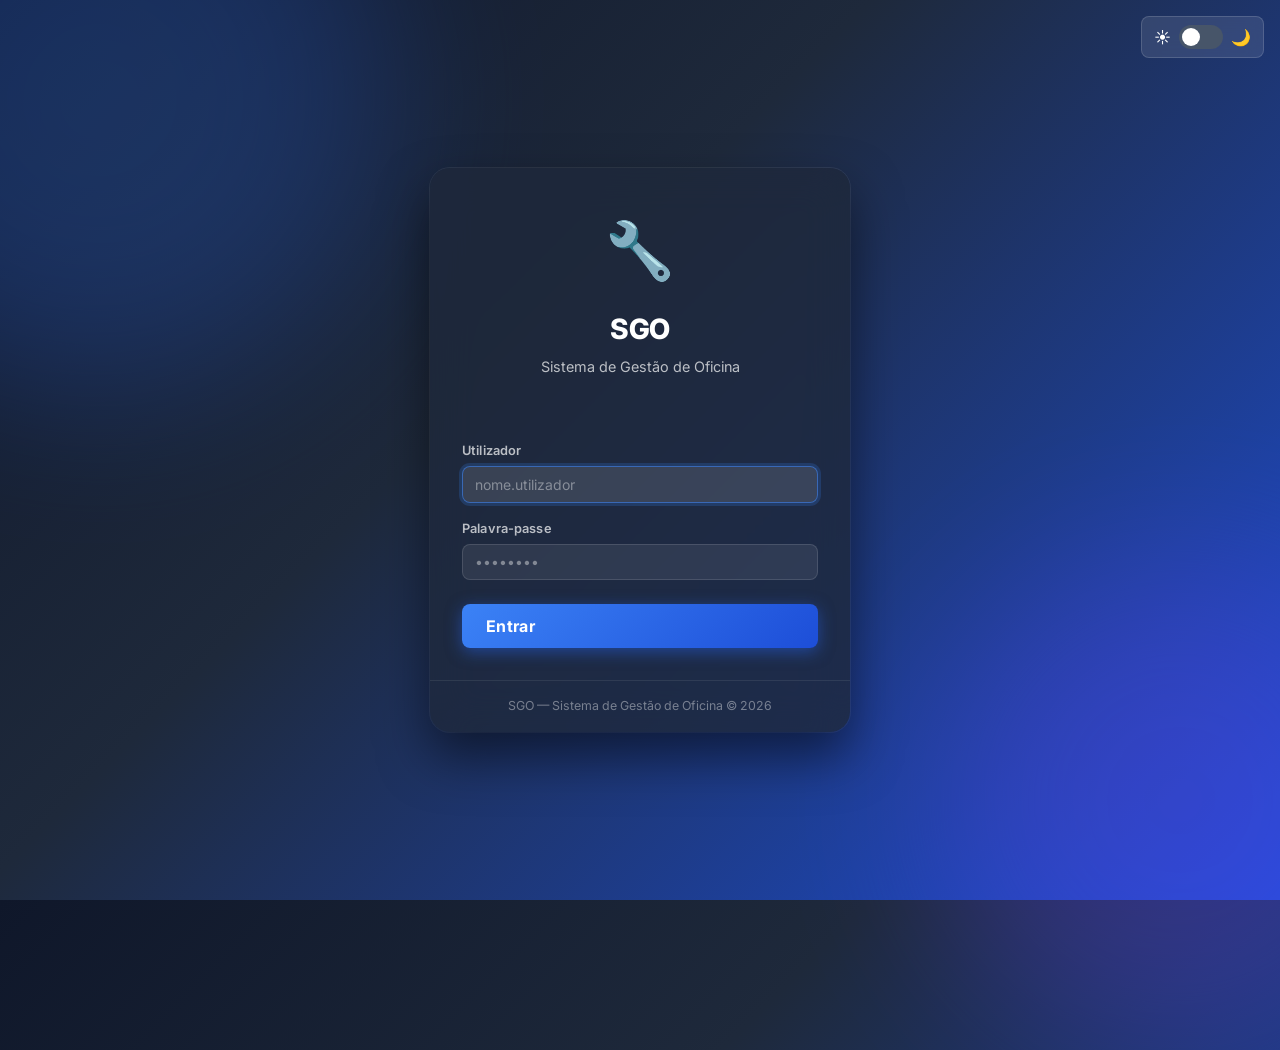
==== commit 32f02bcb: "feat: implement system-wide logging service and complete frontend dashboard infrastructure" ====
--- a/frontend/index.html
+++ b/frontend/index.html
@@ -3,7 +3,8 @@
 <head>
   <meta charset="UTF-8">
   <meta name="viewport" content="width=device-width, initial-scale=1.0">
-  <title>SGO – Login</title>
+  <title>SGO – Sistema de Gestão de Oficina</title>
+  <meta name="description" content="SGO — Software profissional de gestão de oficina. Gerencie clientes, reparações, peças e agenda.">
   <link rel="stylesheet" href="css/styles.css">
 </head>
 <body class="login-page">
@@ -20,7 +21,7 @@
 
   <div class="login-card">
     <div class="login-header">
-      <div class="login-logo">🔧</div>
+      <span class="login-logo">🔧</span>
       <h1 class="login-title">SGO</h1>
       <p class="login-subtitle">Sistema de Gestão de Oficina</p>
     </div>
@@ -49,7 +50,7 @@
     </div>
 
     <div class="login-footer">
-      Sistema de Gestão de Oficina &copy; 2026
+      SGO — Sistema de Gestão de Oficina &copy; 2026
     </div>
   </div>
 
@@ -57,7 +58,6 @@
   <script src="js/api.js"   defer></script>
   <script src="js/auth.js"  defer></script>
   <script defer>
-    // If already logged in, redirect to appropriate page
     document.addEventListener('DOMContentLoaded', () => {
       initThemeToggle();
       const token = sessionStorage.getItem('sgo_token');
@@ -81,7 +81,6 @@
         return;
       }
 
-      // Loading state
       btn.disabled = true;
       btnText.textContent = 'A entrar…';
       spinner.classList.remove('hidden');
--- a/frontend/css/styles.css
+++ b/frontend/css/styles.css
@@ -1,9 +1,12 @@
 /* ========================================================
    SGO - Sistema de Gestão de Oficina
-   Main Stylesheet
+   Main Stylesheet — Premium Edition
    ======================================================== */
 
-/* ── CSS Variables (Light Theme – improved contrast) ── */
+/* ── Google Font Inter ── */
+@import url('https://fonts.googleapis.com/css2?family=Inter:wght@300;400;500;600;700;800;900&display=swap');
+
+/* ── CSS Variables (Light Theme) ── */
 :root {
   --primary:       #2563eb;
   --primary-dark:  #1d4ed8;
@@ -30,17 +33,25 @@
   --shadow:        0 1px 3px rgba(0,0,0,.1), 0 1px 2px rgba(0,0,0,.06);
   --shadow-md:     0 4px 6px rgba(0,0,0,.07), 0 2px 4px rgba(0,0,0,.06);
   --shadow-lg:     0 10px 15px rgba(0,0,0,.1), 0 4px 6px rgba(0,0,0,.05);
+  --shadow-xl:     0 20px 40px rgba(0,0,0,.12), 0 8px 16px rgba(0,0,0,.08);
   --radius:        .5rem;
   --radius-lg:     .75rem;
+  --radius-xl:     1rem;
   --sidebar-width: 260px;
   --header-height: 64px;
   --transition:    .2s ease;
+  --transition-bounce: .3s cubic-bezier(.34,1.56,.64,1);
   --table-header-bg: #f1f5f9;
   --table-stripe-bg: #f8fafc;
   --table-hover-bg:  #f1f5f9;
   --login-footer-bg: #f1f5f9;
   --scrollbar-thumb: #94a3b8;
   --scrollbar-hover: #64748b;
+  /* KPI icon backgrounds */
+  --kpi-blue-bg:   rgba(37,99,235,.1);
+  --kpi-green-bg:  rgba(22,163,74,.1);
+  --kpi-orange-bg: rgba(234,88,12,.1);
+  --kpi-purple-bg: rgba(124,58,237,.1);
 }
 
 /* ── Dark Theme ── */
@@ -70,12 +81,17 @@
   --shadow:        0 1px 3px rgba(0,0,0,.4), 0 1px 2px rgba(0,0,0,.3);
   --shadow-md:     0 4px 6px rgba(0,0,0,.4), 0 2px 4px rgba(0,0,0,.3);
   --shadow-lg:     0 10px 15px rgba(0,0,0,.5), 0 4px 6px rgba(0,0,0,.3);
+  --shadow-xl:     0 20px 40px rgba(0,0,0,.6), 0 8px 16px rgba(0,0,0,.4);
   --table-header-bg: #1a2332;
   --table-stripe-bg: #162032;
   --table-hover-bg:  #1e293b;
   --login-footer-bg: #1a2332;
   --scrollbar-thumb: #475569;
   --scrollbar-hover: #64748b;
+  --kpi-blue-bg:   rgba(59,130,246,.15);
+  --kpi-green-bg:  rgba(34,197,94,.15);
+  --kpi-orange-bg: rgba(249,115,22,.15);
+  --kpi-purple-bg: rgba(168,85,247,.15);
 }
 
 /* ── Reset & Base ── */
@@ -84,24 +100,29 @@
 html { font-size: 16px; }
 
 body {
-  font-family: 'Segoe UI', system-ui, -apple-system, sans-serif;
+  font-family: 'Inter', 'Segoe UI', system-ui, -apple-system, sans-serif;
   background: var(--bg);
   color: var(--text-primary);
   line-height: 1.5;
   min-height: 100vh;
+  -webkit-font-smoothing: antialiased;
+  -moz-osx-font-smoothing: grayscale;
 }
 
 a { color: var(--primary); text-decoration: none; }
 a:hover { text-decoration: underline; }
-
 ul { list-style: none; }
-
 img { max-width: 100%; }
 
-/* ── App Layout (sidebar + content) ── */
-.app-layout {
-  min-height: 100vh;
-}
+/* ── Page Fade-in ── */
+@keyframes pageFadeIn {
+  from { opacity: 0; transform: translateY(8px); }
+  to   { opacity: 1; transform: translateY(0); }
+}
+.page-body { animation: pageFadeIn .35s ease; }
+
+/* ── App Layout ── */
+.app-layout { min-height: 100vh; }
 
 /* ── Sidebar ── */
 .sidebar {
@@ -110,14 +131,14 @@
   display: flex;
   flex-direction: column;
   position: fixed;
-  top: 0;
-  left: 0;
+  top: 0; left: 0;
   height: 100vh;
   width: var(--sidebar-width);
   overflow-y: auto;
   overflow-x: hidden;
   z-index: 100;
   transition: transform var(--transition);
+  border-right: 1px solid rgba(255,255,255,.05);
 }
 
 .sidebar-header {
@@ -136,20 +157,17 @@
 }
 
 .sidebar-logo .logo-icon {
-  width: 36px;
-  height: 36px;
-  background: var(--primary);
+  width: 36px; height: 36px;
+  background: linear-gradient(135deg, var(--primary), #1d4ed8);
   border-radius: var(--radius);
   display: flex;
   align-items: center;
   justify-content: center;
   font-size: 1.1rem;
-}
-
-.sidebar-logo .logo-text {
-  line-height: 1.1;
-}
-
+  box-shadow: 0 4px 8px rgba(37,99,235,.4);
+}
+
+.sidebar-logo .logo-text { line-height: 1.1; }
 .sidebar-logo .logo-subtitle {
   font-size: .65rem;
   font-weight: 400;
@@ -178,23 +196,39 @@
   display: flex;
   align-items: center;
   gap: .75rem;
-  padding: .65rem 1.5rem;
-  color: #cbd5e1;
-  transition: background var(--transition), color var(--transition);
+  padding: .65rem 1rem .65rem 1.5rem;
+  color: #94a3b8;
+  transition: all var(--transition);
   border-radius: 0;
-  font-size: .92rem;
+  font-size: .875rem;
+  font-weight: 500;
+  position: relative;
+}
+
+.sidebar-nav a::before {
+  content: '';
+  position: absolute;
+  left: 0; top: 0; bottom: 0;
+  width: 3px;
+  background: transparent;
+  border-radius: 0 4px 4px 0;
+  transition: background var(--transition);
 }
 
 .sidebar-nav a:hover {
   background: var(--sidebar-hover);
-  color: #fff;
+  color: #e2e8f0;
   text-decoration: none;
 }
 
 .sidebar-nav a.active {
-  background: var(--sidebar-active);
-  color: #fff;
+  background: rgba(37,99,235,.2);
+  color: #93c5fd;
   font-weight: 600;
+}
+
+.sidebar-nav a.active::before {
+  background: var(--primary);
 }
 
 .sidebar-nav .nav-icon {
@@ -218,16 +252,16 @@
 }
 
 .sidebar-avatar {
-  width: 36px;
-  height: 36px;
+  width: 36px; height: 36px;
   border-radius: 50%;
-  background: var(--primary);
+  background: linear-gradient(135deg, var(--primary), #7c3aed);
   display: flex;
   align-items: center;
   justify-content: center;
   font-weight: 700;
   font-size: .85rem;
   flex-shrink: 0;
+  color: #fff;
 }
 
 .sidebar-user-info .user-name {
@@ -287,6 +321,63 @@
   display: flex;
   align-items: center;
   gap: .75rem;
+}
+
+/* ── Notification Bell ── */
+.notif-btn {
+  position: relative;
+  background: none;
+  border: 1px solid var(--border);
+  border-radius: var(--radius);
+  width: 36px; height: 36px;
+  display: flex;
+  align-items: center;
+  justify-content: center;
+  cursor: pointer;
+  font-size: 1.1rem;
+  color: var(--text-secondary);
+  transition: all var(--transition);
+}
+
+.notif-btn:hover {
+  background: var(--bg);
+  border-color: var(--primary);
+  color: var(--primary);
+}
+
+.notif-badge {
+  position: absolute;
+  top: -4px; right: -4px;
+  background: var(--danger);
+  color: #fff;
+  font-size: .6rem;
+  font-weight: 700;
+  width: 16px; height: 16px;
+  border-radius: 50%;
+  display: flex;
+  align-items: center;
+  justify-content: center;
+  border: 2px solid var(--card-bg);
+  animation: pulse-notif 2s infinite;
+}
+
+@keyframes pulse-notif {
+  0%, 100% { transform: scale(1); }
+  50% { transform: scale(1.15); }
+}
+
+.notif-badge.hidden { display: none; }
+
+/* Real-time clock */
+.header-clock {
+  font-size: .8rem;
+  font-weight: 600;
+  color: var(--text-secondary);
+  font-variant-numeric: tabular-nums;
+  letter-spacing: .02em;
+  display: flex;
+  align-items: center;
+  gap: .4rem;
 }
 
 /* ── Page Body ── */
@@ -309,33 +400,31 @@
   border: 1px solid transparent;
   white-space: nowrap;
   text-decoration: none;
-}
-
-.btn:hover { text-decoration: none; }
-
-.btn-sm {
-  padding: .3rem .65rem;
-  font-size: .8rem;
-}
-
-.btn-lg {
-  padding: .75rem 1.5rem;
-  font-size: 1rem;
-}
-
+  font-family: inherit;
+}
+
+.btn:hover { text-decoration: none; transform: translateY(-1px); }
+.btn:active { transform: translateY(0); }
+
+.btn-sm { padding: .3rem .65rem; font-size: .8rem; }
+.btn-lg { padding: .75rem 1.5rem; font-size: 1rem; }
 .btn-icon {
   padding: .5rem;
-  width: 36px;
-  height: 36px;
+  width: 36px; height: 36px;
   justify-content: center;
 }
 
 .btn-primary {
-  background: var(--primary);
+  background: linear-gradient(135deg, var(--primary), var(--primary-dark));
   color: #fff;
   border-color: var(--primary);
-}
-.btn-primary:hover { background: var(--primary-dark); border-color: var(--primary-dark); }
+  box-shadow: 0 2px 4px rgba(37,99,235,.3);
+}
+.btn-primary:hover {
+  background: linear-gradient(135deg, var(--primary-dark), #1e40af);
+  box-shadow: 0 4px 8px rgba(37,99,235,.4);
+  border-color: var(--primary-dark);
+}
 
 .btn-secondary {
   background: transparent;
@@ -345,25 +434,27 @@
 .btn-secondary:hover { background: var(--bg); }
 
 .btn-success {
-  background: var(--success);
+  background: linear-gradient(135deg, var(--success), #15803d);
   color: #fff;
   border-color: var(--success);
-}
-.btn-success:hover { background: #15803d; }
+  box-shadow: 0 2px 4px rgba(22,163,74,.3);
+}
+.btn-success:hover { box-shadow: 0 4px 8px rgba(22,163,74,.4); }
 
 .btn-warning {
-  background: var(--warning);
+  background: linear-gradient(135deg, var(--warning), #b45309);
   color: #fff;
   border-color: var(--warning);
 }
-.btn-warning:hover { background: #b45309; }
+.btn-warning:hover { box-shadow: 0 4px 8px rgba(217,119,6,.3); }
 
 .btn-danger {
-  background: var(--danger);
+  background: linear-gradient(135deg, var(--danger), #b91c1c);
   color: #fff;
   border-color: var(--danger);
-}
-.btn-danger:hover { background: #b91c1c; }
+  box-shadow: 0 2px 4px rgba(220,38,38,.3);
+}
+.btn-danger:hover { box-shadow: 0 4px 8px rgba(220,38,38,.4); }
 
 .btn-outline-primary {
   background: transparent;
@@ -379,9 +470,18 @@
 }
 .btn-outline-danger:hover { background: var(--danger-light); }
 
+.btn-outline-secondary {
+  background: transparent;
+  color: var(--secondary);
+  border-color: var(--border);
+}
+.btn-outline-secondary:hover { background: var(--bg); }
+
 .btn:disabled {
   opacity: .5;
   cursor: not-allowed;
+  transform: none !important;
+  box-shadow: none !important;
 }
 
 /* ── Cards ── */
@@ -390,6 +490,7 @@
   border-radius: var(--radius-lg);
   box-shadow: var(--shadow);
   border: 1px solid var(--border);
+  transition: box-shadow var(--transition);
 }
 
 .card-header {
@@ -407,9 +508,7 @@
   color: var(--text-primary);
 }
 
-.card-body {
-  padding: 1.5rem;
-}
+.card-body { padding: 1.5rem; }
 
 .card-footer {
   padding: 1rem 1.5rem;
@@ -418,22 +517,22 @@
   border-radius: 0 0 var(--radius-lg) var(--radius-lg);
 }
 
-/* ── KPI Grid & Rows ── */
+/* ── KPI Grid ── */
 .kpi-grid {
   display: grid;
-  grid-template-columns: repeat(auto-fill, minmax(250px, 1fr));
+  grid-template-columns: repeat(auto-fill, minmax(240px, 1fr));
   gap: 1.25rem;
   margin-bottom: 2rem;
 }
 
-/* NOVA CLASSE para o Painel do Mecânico */
 .dashboard-kpi-row {
   display: grid;
-  grid-template-columns: repeat(auto-fit, minmax(220px, 1fr));
+  grid-template-columns: repeat(auto-fit, minmax(200px, 1fr));
   gap: 1.25rem;
   margin-bottom: 1.5rem;
 }
 
+/* KPI Card — Premium */
 .kpi-card {
   background: var(--card-bg);
   border-radius: var(--radius-lg);
@@ -443,33 +542,68 @@
   display: flex;
   align-items: center;
   gap: 1rem;
-}
+  transition: all var(--transition);
+  position: relative;
+  overflow: hidden;
+}
+
+.kpi-card::after {
+  content: '';
+  position: absolute;
+  top: 0; right: 0;
+  width: 80px; height: 80px;
+  border-radius: 50%;
+  opacity: .06;
+  transform: translate(20px, -20px);
+  background: var(--primary);
+}
+
+.kpi-card:hover {
+  box-shadow: var(--shadow-md);
+  transform: translateY(-2px);
+}
+
+@keyframes kpiIn {
+  from { opacity: 0; transform: translateY(16px); }
+  to   { opacity: 1; transform: translateY(0); }
+}
+
+.kpi-card { animation: kpiIn .4s ease both; }
+.kpi-card:nth-child(2) { animation-delay: .05s; }
+.kpi-card:nth-child(3) { animation-delay: .1s; }
+.kpi-card:nth-child(4) { animation-delay: .15s; }
 
 .kpi-icon {
   font-size: 1.5rem;
-  width: 48px;
-  height: 48px;
+  width: 52px; height: 52px;
   display: flex;
   align-items: center;
   justify-content: center;
-  border-radius: var(--radius);
-}
-
-.kpi-info { display: flex; flex-direction: column; }
+  border-radius: var(--radius-lg);
+  flex-shrink: 0;
+}
+
+.kpi-icon-blue   { background: var(--kpi-blue-bg);   }
+.kpi-icon-green  { background: var(--kpi-green-bg);  }
+.kpi-icon-orange { background: var(--kpi-orange-bg); }
+.kpi-icon-purple { background: var(--kpi-purple-bg); }
+
+.kpi-info { display: flex; flex-direction: column; flex: 1; }
 
 .kpi-label {
-  font-size: .8rem;
+  font-size: .75rem;
   font-weight: 600;
   text-transform: uppercase;
-  letter-spacing: .05em;
+  letter-spacing: .06em;
   color: var(--text-secondary);
 }
 
 .kpi-value {
-  font-size: 2rem;
-  font-weight: 700;
+  font-size: 1.85rem;
+  font-weight: 800;
   color: var(--text-primary);
   line-height: 1.2;
+  font-variant-numeric: tabular-nums;
 }
 
 .kpi-card-inner {
@@ -480,12 +614,39 @@
 }
 
 .kpi-meta {
-  font-size: .8rem;
+  font-size: .78rem;
   color: var(--text-secondary);
-}
-
-.kpi-trend-up   { color: var(--success); }
-.kpi-trend-down { color: var(--danger);  }
+  margin-top: .15rem;
+}
+
+.kpi-trend-up   { color: var(--success); font-size: .8rem; font-weight: 600; }
+.kpi-trend-down { color: var(--danger);  font-size: .8rem; font-weight: 600; }
+
+/* ── Skeleton Loading ── */
+@keyframes shimmer {
+  0%   { background-position: -400px 0; }
+  100% { background-position: 400px 0; }
+}
+
+.skeleton {
+  background: linear-gradient(90deg, var(--border) 25%, var(--table-stripe-bg) 50%, var(--border) 75%);
+  background-size: 400px 100%;
+  animation: shimmer 1.4s infinite;
+  border-radius: var(--radius);
+}
+
+.skeleton-row {
+  display: flex;
+  align-items: center;
+  gap: 1rem;
+  padding: .85rem 1rem;
+  border-bottom: 1px solid var(--border);
+}
+
+.skeleton-cell {
+  height: 14px;
+  border-radius: 4px;
+}
 
 /* ── Progress Bar ── */
 .progress-bar-wrapper {
@@ -498,12 +659,12 @@
 .progress-bar {
   height: 100%;
   border-radius: 99px;
-  transition: width .4s ease, background .4s ease;
-}
-
-.progress-bar.green  { background: var(--success); }
-.progress-bar.yellow { background: var(--warning); }
-.progress-bar.red    { background: var(--danger); }
+  transition: width .6s cubic-bezier(.4,0,.2,1), background .4s ease;
+}
+
+.progress-bar.green  { background: linear-gradient(90deg, #22c55e, #16a34a); }
+.progress-bar.yellow { background: linear-gradient(90deg, #f59e0b, #d97706); }
+.progress-bar.red    { background: linear-gradient(90deg, #ef4444, #dc2626); }
 
 /* ── Tables ── */
 .table-wrapper {
@@ -524,10 +685,10 @@
   background: var(--table-header-bg);
   padding: .75rem 1rem;
   text-align: left;
-  font-weight: 600;
-  font-size: .775rem;
+  font-weight: 700;
+  font-size: .75rem;
   text-transform: uppercase;
-  letter-spacing: .05em;
+  letter-spacing: .06em;
   color: var(--text-secondary);
   border-bottom: 1px solid var(--border);
   white-space: nowrap;
@@ -535,13 +696,14 @@
 
 tbody tr {
   border-bottom: 1px solid var(--border);
-  transition: background var(--transition);
-}
-
-tbody tr:hover { background: var(--table-hover-bg); }
+  transition: background var(--transition), transform var(--transition);
+}
+
+tbody tr:hover {
+  background: var(--table-hover-bg);
+}
 
 tbody tr:last-child { border-bottom: none; }
-
 tbody tr:nth-child(even) { background: var(--table-stripe-bg); }
 tbody tr:nth-child(even):hover { background: var(--table-hover-bg); }
 
@@ -551,25 +713,16 @@
   vertical-align: middle;
 }
 
-/* NOVAS CLASSES: Modern Table (Painel do Mecânico) */
-.modern-table {
-  width: 100%;
-  border-collapse: collapse;
-  font-size: .875rem;
-}
-.modern-table thead th {
-  padding: 1rem;
-  font-size: .8rem;
-}
-.modern-table td {
-  padding: 1rem;
-}
+.modern-table { width: 100%; border-collapse: collapse; font-size: .875rem; }
+.modern-table thead th { padding: 1rem; font-size: .8rem; }
+.modern-table td { padding: 1rem; }
 .modern-table tbody tr.active-row {
   background: var(--primary-light);
   border-left: 4px solid var(--primary);
 }
+
 [data-theme="dark"] .modern-table tbody tr.active-row {
-  background: rgba(59, 130, 246, 0.15); /* Fundo azul transparente para Dark Mode */
+  background: rgba(59,130,246,.15);
   border-left-color: var(--primary);
 }
 
@@ -584,20 +737,21 @@
   display: inline-flex;
   align-items: center;
   gap: .25rem;
-  padding: .2rem .6rem;
+  padding: .25rem .65rem;
   border-radius: 99px;
   font-size: .72rem;
   font-weight: 600;
   white-space: nowrap;
-}
-
-.badge-primary { background: var(--primary-light); color: var(--primary-dark); }
-.badge-success { background: var(--success-light); color: #15803d; }
-.badge-warning { background: var(--warning-light); color: #92400e; }
-.badge-danger  { background: var(--danger-light);  color: #991b1b; }
-.badge-info    { background: var(--info-light);    color: #0e7490; }
+  letter-spacing: .02em;
+}
+
+.badge-primary   { background: var(--primary-light); color: var(--primary-dark); }
+.badge-success   { background: var(--success-light); color: #15803d; }
+.badge-warning   { background: var(--warning-light); color: #92400e; }
+.badge-danger    { background: var(--danger-light);  color: #991b1b; }
+.badge-info      { background: var(--info-light);    color: #0e7490; }
 .badge-secondary { background: var(--table-header-bg); color: var(--secondary); }
-.badge-dark    { background: #334155; color: #fff; }
+.badge-dark      { background: #334155; color: #fff; }
 
 /* ── Forms ── */
 .form-group {
@@ -619,9 +773,10 @@
 }
 
 label {
-  font-size: .825rem;
+  font-size: .8rem;
   font-weight: 600;
   color: var(--text-secondary);
+  letter-spacing: .01em;
 }
 
 input, select, textarea {
@@ -643,31 +798,19 @@
 }
 
 input::placeholder, textarea::placeholder { color: #94a3b8; }
-
 textarea { resize: vertical; min-height: 80px; }
 
-.input-group {
-  display: flex;
-  gap: .5rem;
-}
-
+.input-group { display: flex; gap: .5rem; }
 .input-group input { flex: 1; }
-
-.form-hint {
-  font-size: .75rem;
-  color: var(--text-secondary);
-}
-
-.form-error {
-  font-size: .75rem;
-  color: var(--danger);
-}
+.form-hint { font-size: .75rem; color: var(--text-secondary); }
+.form-error { font-size: .75rem; color: var(--danger); }
 
 /* ── Modals ── */
 .modal-overlay {
   position: fixed;
   inset: 0;
   background: rgba(0,0,0,.5);
+  backdrop-filter: blur(4px);
   display: flex;
   align-items: center;
   justify-content: center;
@@ -685,20 +828,24 @@
 
 .modal {
   background: var(--card-bg);
-  border-radius: var(--radius-lg);
-  box-shadow: var(--shadow-lg);
+  border-radius: var(--radius-xl);
+  box-shadow: var(--shadow-xl);
   width: 100%;
   max-width: 600px;
   max-height: 90vh;
   overflow-y: auto;
-  transform: translateY(-16px);
-  transition: transform var(--transition);
-}
-
-.modal-overlay.active .modal { transform: translateY(0); }
-
-.modal-lg  { max-width: 800px; }
+  transform: translateY(-24px) scale(.97);
+  transition: transform .25s cubic-bezier(.34,1.56,.64,1);
+  border: 1px solid var(--border);
+}
+
+.modal-overlay.active .modal {
+  transform: translateY(0) scale(1);
+}
+
+.modal-lg  { max-width: 820px; }
 .modal-sm  { max-width: 420px; }
+.modal-md  { max-width: 520px; }
 
 .modal-header {
   padding: 1.25rem 1.5rem;
@@ -710,24 +857,26 @@
   top: 0;
   background: var(--card-bg);
   z-index: 1;
-}
-
-.modal-title { font-size: 1rem; font-weight: 700; }
+  border-radius: var(--radius-xl) var(--radius-xl) 0 0;
+}
+
+.modal-title { font-size: 1.05rem; font-weight: 700; }
 
 .modal-close {
   background: none;
   border: none;
   cursor: pointer;
-  padding: .25rem;
+  padding: .35rem;
   color: var(--text-secondary);
-  font-size: 1.25rem;
+  font-size: 1.1rem;
   line-height: 1;
   display: flex;
   align-items: center;
   justify-content: center;
   border-radius: var(--radius);
-}
-.modal-close:hover { background: var(--bg); }
+  transition: all var(--transition);
+}
+.modal-close:hover { background: var(--danger-light); color: var(--danger); }
 
 .modal-body {
   padding: 1.5rem;
@@ -745,6 +894,25 @@
   position: sticky;
   bottom: 0;
   background: var(--card-bg);
+  border-radius: 0 0 var(--radius-xl) var(--radius-xl);
+}
+
+/* ── Confirm Dialog Modal ── */
+#modal-confirm .modal {
+  max-width: 380px;
+}
+
+.confirm-icon {
+  font-size: 3rem;
+  text-align: center;
+  margin-bottom: .5rem;
+}
+
+.confirm-msg {
+  text-align: center;
+  font-size: .95rem;
+  color: var(--text-primary);
+  line-height: 1.6;
 }
 
 /* ── Toast Notifications ── */
@@ -760,9 +928,9 @@
 
 .toast {
   background: var(--card-bg);
-  border-radius: var(--radius);
-  box-shadow: var(--shadow-lg);
-  padding: .85rem 1.25rem;
+  border-radius: var(--radius-lg);
+  box-shadow: var(--shadow-xl);
+  padding: .9rem 1.25rem;
   display: flex;
   align-items: center;
   gap: .75rem;
@@ -771,16 +939,18 @@
   min-width: 280px;
   max-width: 400px;
   border-left: 4px solid var(--primary);
-  animation: toastIn .25s ease forwards;
-}
-
-.toast.toast-success { border-color: var(--success); }
-.toast.toast-error   { border-color: var(--danger); }
-.toast.toast-warning { border-color: var(--warning); }
-.toast.toast-info    { border-color: var(--info); }
+  animation: toastIn .3s cubic-bezier(.34,1.56,.64,1) forwards;
+  border: 1px solid var(--border);
+  border-left-width: 4px;
+}
+
+.toast.toast-success { border-left-color: var(--success); }
+.toast.toast-error   { border-left-color: var(--danger); }
+.toast.toast-warning { border-left-color: var(--warning); }
+.toast.toast-info    { border-left-color: var(--info); }
 
 .toast-icon { font-size: 1.2rem; flex-shrink: 0; }
-.toast-msg  { flex: 1; }
+.toast-msg  { flex: 1; line-height: 1.4; }
 .toast-close {
   background: none;
   border: none;
@@ -788,10 +958,14 @@
   color: var(--text-secondary);
   font-size: 1rem;
   line-height: 1;
-}
+  padding: .2rem;
+  border-radius: 4px;
+  transition: all var(--transition);
+}
+.toast-close:hover { background: var(--bg); }
 
 @keyframes toastIn {
-  from { transform: translateX(100%); opacity: 0; }
+  from { transform: translateX(120%); opacity: 0; }
   to   { transform: translateX(0);    opacity: 1; }
 }
 
@@ -810,7 +984,6 @@
 .alert-warning { background: var(--warning-light); border-color: #fcd34d; color: #92400e; }
 .alert-danger  { background: var(--danger-light);  border-color: #fca5a5; color: #991b1b; }
 .alert-info    { background: var(--info-light);    border-color: #67e8f9; color: #0e7490; }
-
 .alert-icon { font-size: 1.1rem; margin-top: .1rem; }
 
 /* ── Search Bar ── */
@@ -897,23 +1070,16 @@
   margin-top: .15rem;
 }
 
-.cal-header-cell.today {
-  background: var(--primary-light);
-  color: var(--primary);
-}
+.cal-header-cell.today { background: var(--primary-light); color: var(--primary); }
 .cal-header-cell.today .cal-date { color: var(--primary); }
 
-.calendar-body {
-  overflow-y: auto;
-  max-height: 600px;
-}
+.calendar-body { overflow-y: auto; max-height: 600px; }
 
 .calendar-row {
   display: grid;
   grid-template-columns: 70px repeat(6, 1fr);
   border-bottom: 1px solid var(--border);
 }
-
 .calendar-row:last-child { border-bottom: none; }
 
 .cal-time {
@@ -952,12 +1118,7 @@
 .slot-full    { background: #fef2f2; cursor: not-allowed; }
 .slot-past    { background: var(--table-header-bg); cursor: default; }
 
-.slot-count {
-  font-size: .8rem;
-  font-weight: 700;
-  color: var(--text-secondary);
-}
-
+.slot-count { font-size: .8rem; font-weight: 700; color: var(--text-secondary); }
 .slot-empty   .slot-count { color: var(--success); }
 .slot-partial .slot-count { color: var(--warning); }
 .slot-busy    .slot-count { color: #ea580c; }
@@ -971,17 +1132,12 @@
   text-transform: uppercase;
 }
 
-.slot-empty .slot-badge   { background: #dcfce7; color: #15803d; }
+.slot-empty   .slot-badge { background: #dcfce7; color: #15803d; }
 .slot-partial .slot-badge { background: #fef3c7; color: #92400e; }
-.slot-busy .slot-badge    { background: #ffedd5; color: #9a3412; }
-.slot-full .slot-badge    { background: #fee2e2; color: #991b1b; }
-
-.slot-appointments {
-  width: 100%;
-  display: flex;
-  flex-direction: column;
-  gap: .15rem;
-}
+.slot-busy    .slot-badge { background: #ffedd5; color: #9a3412; }
+.slot-full    .slot-badge { background: #fee2e2; color: #991b1b; }
+
+.slot-appointments { width: 100%; display: flex; flex-direction: column; gap: .15rem; }
 
 .slot-appt {
   font-size: .68rem;
@@ -1003,7 +1159,6 @@
   height: calc(100vh - var(--header-height) - 4rem);
 }
 
-/* NOVO: Layout em grelha do painel do Mecânico (Tabela + Detalhes) */
 .mecanico-dashboard-grid {
   display: grid;
   grid-template-columns: 1fr 450px;
@@ -1028,12 +1183,8 @@
   border-left: 4px solid transparent;
 }
 
-.repair-item:hover { border-color: var(--primary); box-shadow: var(--shadow-sm); }
-
-.repair-item.active {
-  border-left-color: var(--primary);
-  background: var(--primary-light);
-}
+.repair-item:hover { border-color: var(--primary); box-shadow: var(--shadow-sm); transform: translateX(2px); }
+.repair-item.active { border-left-color: var(--primary); background: var(--primary-light); }
 
 .repair-item-header {
   display: flex;
@@ -1042,23 +1193,17 @@
   margin-bottom: .25rem;
 }
 
-.repair-matricula {
-  font-weight: 700;
-  font-size: .95rem;
-}
-
-.repair-item-meta {
-  font-size: .78rem;
-  color: var(--text-secondary);
-}
+.repair-matricula { font-weight: 700; font-size: .95rem; }
+.repair-item-meta { font-size: .78rem; color: var(--text-secondary); }
 
 /* ── Stopwatch ── */
 .stopwatch {
-  background: #0f172a;
+  background: linear-gradient(135deg, #0f172a, #1e293b);
   border-radius: var(--radius-lg);
   padding: 1.5rem;
   text-align: center;
   color: #fff;
+  border: 1px solid #334155;
 }
 
 .stopwatch-display {
@@ -1071,18 +1216,10 @@
   text-shadow: 0 0 20px rgba(34,211,238,.4);
 }
 
-.stopwatch-controls {
-  display: flex;
-  gap: .75rem;
-  justify-content: center;
-}
+.stopwatch-controls { display: flex; gap: .75rem; justify-content: center; }
 
 /* ── Checklist ── */
-.checklist {
-  display: flex;
-  flex-direction: column;
-  gap: .5rem;
-}
+.checklist { display: flex; flex-direction: column; gap: .5rem; }
 
 .checklist-item {
   display: flex;
@@ -1097,13 +1234,7 @@
 }
 
 .checklist-item:hover { border-color: var(--border); }
-
-.checklist-item input[type="checkbox"] {
-  width: 18px;
-  height: 18px;
-  cursor: pointer;
-  flex-shrink: 0;
-}
+.checklist-item input[type="checkbox"] { width: 18px; height: 18px; cursor: pointer; flex-shrink: 0; }
 
 .checklist-item label {
   font-size: .875rem;
@@ -1114,15 +1245,8 @@
   color: var(--text-primary);
 }
 
-.checklist-item.checked {
-  background: var(--success-light);
-  border-color: #86efac;
-}
-
-.checklist-item.checked label {
-  text-decoration: line-through;
-  color: var(--text-secondary);
-}
+.checklist-item.checked { background: var(--success-light); border-color: #86efac; }
+.checklist-item.checked label { text-decoration: line-through; color: var(--text-secondary); }
 
 /* ── Operations ── */
 .op-item {
@@ -1134,8 +1258,9 @@
   align-items: center;
   justify-content: space-between;
   gap: 1rem;
-}
-
+  transition: all var(--transition);
+}
+.op-item:hover { border-color: var(--primary); }
 .op-info { flex: 1; }
 .op-desc { font-weight: 600; font-size: .9rem; }
 .op-meta { font-size: .78rem; color: var(--text-secondary); }
@@ -1143,71 +1268,148 @@
 /* ── Login Page ── */
 .login-page {
   min-height: 100vh;
-  background: linear-gradient(135deg, #1e293b 0%, #0f172a 100%);
+  background: linear-gradient(135deg, #0f172a 0%, #1e293b 40%, #1d4ed8 100%);
   display: flex;
   align-items: center;
   justify-content: center;
   padding: 1rem;
+  position: relative;
+  overflow: hidden;
+}
+
+/* Animated background blobs */
+.login-page::before,
+.login-page::after {
+  content: '';
+  position: absolute;
+  border-radius: 50%;
+  filter: blur(80px);
+  opacity: .25;
+  animation: blobFloat 8s ease-in-out infinite alternate;
+}
+
+.login-page::before {
+  width: 600px; height: 600px;
+  background: radial-gradient(circle, #3b82f6, #1d4ed8);
+  top: -200px; left: -200px;
+}
+
+.login-page::after {
+  width: 500px; height: 500px;
+  background: radial-gradient(circle, #7c3aed, #4f46e5);
+  bottom: -150px; right: -150px;
+  animation-delay: -4s;
+}
+
+@keyframes blobFloat {
+  from { transform: translate(0, 0) scale(1); }
+  to   { transform: translate(40px, 30px) scale(1.1); }
 }
 
 .login-card {
-  background: var(--card-bg);
-  border-radius: var(--radius-lg);
-  box-shadow: var(--shadow-lg);
+  background: rgba(30,41,59,.8);
+  backdrop-filter: blur(20px);
+  border-radius: 1.25rem;
+  box-shadow: 0 25px 50px rgba(0,0,0,.5), 0 0 0 1px rgba(255,255,255,.08);
   width: 100%;
   max-width: 420px;
   overflow: hidden;
+  animation: loginCardIn .5s cubic-bezier(.34,1.56,.64,1);
+  position: relative;
+  z-index: 1;
+}
+
+@keyframes loginCardIn {
+  from { opacity: 0; transform: translateY(30px) scale(.95); }
+  to   { opacity: 1; transform: translateY(0) scale(1); }
 }
 
 .login-header {
-  background: linear-gradient(135deg, var(--primary) 0%, #1d4ed8 100%);
   padding: 2.5rem 2rem;
   text-align: center;
   color: #fff;
+  background: transparent;
+  position: relative;
 }
 
 .login-logo {
-  font-size: 3rem;
+  font-size: 3.5rem;
   margin-bottom: 1rem;
+  display: block;
+  animation: logoBounce .8s cubic-bezier(.34,1.56,.64,1) .2s both;
+}
+
+@keyframes logoBounce {
+  from { opacity: 0; transform: scale(.5) rotate(-10deg); }
+  to   { opacity: 1; transform: scale(1) rotate(0deg); }
 }
 
 .login-title {
-  font-size: 1.5rem;
-  font-weight: 700;
-  margin-bottom: .25rem;
+  font-size: 1.75rem;
+  font-weight: 800;
+  margin-bottom: .35rem;
+  letter-spacing: -.02em;
 }
 
 .login-subtitle {
-  font-size: .875rem;
-  opacity: .8;
+  font-size: .9rem;
+  opacity: .7;
+  font-weight: 400;
 }
 
 .login-body {
-  padding: 2rem;
+  padding: 1.5rem 2rem 2rem;
   display: flex;
   flex-direction: column;
   gap: 1.25rem;
+}
+
+.login-body input {
+  background: rgba(255,255,255,.08);
+  border-color: rgba(255,255,255,.12);
+  color: #fff;
+}
+
+.login-body input:focus {
+  background: rgba(255,255,255,.12);
+  border-color: rgba(59,130,246,.6);
+  box-shadow: 0 0 0 3px rgba(59,130,246,.2);
+}
+
+.login-body input::placeholder { color: rgba(255,255,255,.4); }
+.login-body label { color: rgba(255,255,255,.7); }
+
+.login-body .btn-primary {
+  background: linear-gradient(135deg, #3b82f6, #1d4ed8);
+  border: none;
+  box-shadow: 0 4px 16px rgba(37,99,235,.5);
+  font-size: 1rem;
+  font-weight: 700;
+  letter-spacing: .02em;
+}
+
+.login-body .btn-primary:hover {
+  background: linear-gradient(135deg, #2563eb, #1e40af);
+  box-shadow: 0 6px 20px rgba(37,99,235,.6);
 }
 
 .login-error {
   display: none;
   padding: .75rem 1rem;
-  background: var(--danger-light);
-  border: 1px solid #fca5a5;
+  background: rgba(220,38,38,.2);
+  border: 1px solid rgba(220,38,38,.4);
   border-radius: var(--radius);
-  color: #991b1b;
+  color: #fca5a5;
   font-size: .875rem;
 }
-
 .login-error.show { display: block; }
 
 .login-footer {
   padding: 1rem 2rem;
   text-align: center;
   font-size: .775rem;
-  color: var(--text-secondary);
-  border-top: 1px solid var(--border);
-  background: var(--login-footer-bg);
+  color: rgba(255,255,255,.4);
+  border-top: 1px solid rgba(255,255,255,.08);
 }
 
 /* ── Section Spacing ── */
@@ -1222,11 +1424,7 @@
   gap: 1rem;
 }
 
-.section-title {
-  font-size: 1rem;
-  font-weight: 700;
-  color: var(--text-primary);
-}
+.section-title { font-size: 1rem; font-weight: 700; color: var(--text-primary); }
 
 /* ── Tabs ── */
 .tabs {
@@ -1247,6 +1445,7 @@
   margin-bottom: -2px;
   cursor: pointer;
   transition: all var(--transition);
+  font-family: inherit;
 }
 
 .tab-btn:hover  { color: var(--primary); }
@@ -1275,11 +1474,11 @@
   height: 100%;
   gap: 1rem;
   color: var(--text-secondary);
-  min-height: 400px; /* Para não encolher totalmente vazio */
+  min-height: 400px;
 }
 
 .detail-empty-icon { font-size: 3rem; }
-.detail-empty-text { font-size: .875rem; font-weight: 500; text-align: center;}
+.detail-empty-text { font-size: .875rem; font-weight: 500; text-align: center; }
 
 /* ── Info Grid ── */
 .info-grid {
@@ -1303,11 +1502,11 @@
   color: var(--text-secondary);
 }
 
-.empty-icon { font-size: 3rem; }
+.empty-icon { font-size: 3.5rem; opacity: .5; }
 .empty-title { font-size: 1.1rem; font-weight: 600; color: var(--text-primary); }
-.empty-desc  { font-size: .875rem; text-align: center; }
-
-/* ── Two-column page layouts ── */
+.empty-desc  { font-size: .875rem; text-align: center; max-width: 320px; }
+
+/* ── Two-column layout ── */
 .two-col-layout {
   display: grid;
   grid-template-columns: 1fr 1fr;
@@ -1324,8 +1523,7 @@
 /* ── Loading Spinner ── */
 .spinner {
   display: inline-block;
-  width: 20px;
-  height: 20px;
+  width: 20px; height: 20px;
   border: 2px solid var(--border);
   border-top-color: var(--primary);
   border-radius: 50%;
@@ -1344,7 +1542,7 @@
   font-size: .875rem;
 }
 
-/* ── Pecas stock indicator ── */
+/* ── Stock ── */
 .stock-ok  { color: var(--success); font-weight: 600; }
 .stock-low { color: var(--danger);  font-weight: 600; }
 
@@ -1357,34 +1555,23 @@
 /* ── Responsive ── */
 @media (max-width: 1024px) {
   .mecanico-layout { grid-template-columns: 280px 1fr; }
-  .mecanico-dashboard-grid { grid-template-columns: 1fr; } /* Painel de mecânico fica empilhado */
-  .kpi-grid        { grid-template-columns: repeat(auto-fill, minmax(200px, 1fr)); }
+  .mecanico-dashboard-grid { grid-template-columns: 1fr; }
+  .kpi-grid { grid-template-columns: repeat(auto-fill, minmax(200px, 1fr)); }
 }
 
 @media (max-width: 768px) {
   :root { --sidebar-width: 0px; }
 
-  .sidebar {
-    transform: translateX(-260px);
-    width: 260px;
-  }
-
-  .sidebar.open {
-    transform: translateX(0);
-  }
+  .sidebar { transform: translateX(-260px); width: 260px; }
+  .sidebar.open { transform: translateX(0); }
 
   .main-content { margin-left: 0; }
-
   .page-body { padding: 1rem; }
-
   .page-header { padding: 1rem; }
 
   .form-row, .form-row-3 { grid-template-columns: 1fr; }
-
   .mecanico-layout { grid-template-columns: 1fr; height: auto; }
-
-  .two-col-layout  { grid-template-columns: 1fr; }
-
+  .two-col-layout { grid-template-columns: 1fr; }
   .kpi-grid, .dashboard-kpi-row { grid-template-columns: 1fr 1fr; }
 
   .calendar-header-row,
@@ -1394,8 +1581,7 @@
     display: flex;
     align-items: center;
     justify-content: center;
-    width: 36px;
-    height: 36px;
+    width: 36px; height: 36px;
     border-radius: var(--radius);
     border: 1px solid var(--border);
     background: transparent;
@@ -1413,9 +1599,7 @@
     visibility: hidden;
     transition: all var(--transition);
   }
-
   .sidebar-overlay.active { opacity: 1; visibility: visible; }
-
   .info-grid { grid-template-columns: 1fr; }
 }
 
@@ -1468,15 +1652,12 @@
 
 .theme-switch {
   position: relative;
-  width: 44px;
-  height: 24px;
+  width: 44px; height: 24px;
   flex-shrink: 0;
 }
 
 .theme-switch input {
-  opacity: 0;
-  width: 0;
-  height: 0;
+  opacity: 0; width: 0; height: 0;
   position: absolute;
 }
 
@@ -1492,54 +1673,35 @@
 .theme-slider::before {
   content: '';
   position: absolute;
-  height: 18px;
-  width: 18px;
-  left: 3px;
-  bottom: 3px;
+  height: 18px; width: 18px;
+  left: 3px; bottom: 3px;
   background: #fff;
   border-radius: 50%;
   transition: transform var(--transition);
 }
 
-.theme-switch input:checked + .theme-slider {
-  background: var(--primary);
-}
-
-.theme-switch input:checked + .theme-slider::before {
-  transform: translateX(20px);
-}
-
-.theme-switch input:focus-visible + .theme-slider {
-  outline: 2px solid var(--primary);
-  outline-offset: 2px;
-}
-
-.theme-toggle-icon {
-  font-size: 1rem;
-  line-height: 1;
-}
-
-/* Login page theme toggle */
+.theme-switch input:checked + .theme-slider { background: var(--primary); }
+.theme-switch input:checked + .theme-slider::before { transform: translateX(20px); }
+.theme-switch input:focus-visible + .theme-slider { outline: 2px solid var(--primary); outline-offset: 2px; }
+
+.theme-toggle-icon { font-size: 1rem; line-height: 1; }
+
 .login-theme-toggle {
   position: fixed;
-  top: 1rem;
-  right: 1rem;
+  top: 1rem; right: 1rem;
   z-index: 100;
   display: flex;
   align-items: center;
   gap: .5rem;
-  background: rgba(255,255,255,.15);
+  background: rgba(255,255,255,.1);
   backdrop-filter: blur(8px);
   padding: .5rem .75rem;
   border-radius: var(--radius);
-  border: 1px solid rgba(255,255,255,.2);
-}
-
-.login-theme-toggle .theme-toggle-icon {
-  color: #fff;
-}
-
-/* ── Dark mode overrides for elements with hardcoded colors ── */
+  border: 1px solid rgba(255,255,255,.15);
+}
+.login-theme-toggle .theme-toggle-icon { color: #fff; }
+
+/* ── Dark mode overrides ── */
 [data-theme="dark"] .alert-success { background: var(--success-light); border-color: #166534; color: #4ade80; }
 [data-theme="dark"] .alert-warning { background: var(--warning-light); border-color: #713f12; color: #fbbf24; }
 [data-theme="dark"] .alert-danger  { background: var(--danger-light);  border-color: #7f1d1d; color: #f87171; }
@@ -1557,30 +1719,23 @@
 [data-theme="dark"] .slot-busy    { background: #1a1308; }
 [data-theme="dark"] .slot-full    { background: #1a0808; }
 
-[data-theme="dark"] .slot-empty .slot-badge   { background: #14532d; color: #4ade80; }
+[data-theme="dark"] .slot-empty   .slot-badge { background: #14532d; color: #4ade80; }
 [data-theme="dark"] .slot-partial .slot-badge { background: #451a03; color: #fbbf24; }
-[data-theme="dark"] .slot-busy .slot-badge    { background: #431407; color: #fb923c; }
-[data-theme="dark"] .slot-full .slot-badge    { background: #450a0a; color: #f87171; }
+[data-theme="dark"] .slot-busy    .slot-badge { background: #431407; color: #fb923c; }
+[data-theme="dark"] .slot-full    .slot-badge { background: #450a0a; color: #f87171; }
 
 [data-theme="dark"] .login-page {
-  background: linear-gradient(135deg, #0f172a 0%, #020617 100%);
-}
-
-[data-theme="dark"] .login-error {
-  background: var(--danger-light);
-  border-color: #7f1d1d;
-  color: #f87171;
-}
-
-[data-theme="dark"] .checklist-item.checked {
-  background: var(--success-light);
-  border-color: #166534;
-}
-
-[data-theme="dark"] .checklist-item.checked label {
-  color: var(--text-secondary);
-}
-
+  background: linear-gradient(135deg, #020617 0%, #0f172a 40%, #1e3a8a 100%);
+}
+
+[data-theme="dark"] .login-card {
+  background: rgba(15,23,42,.9);
+}
+
+[data-theme="dark"] .login-error { background: var(--danger-light); border-color: #7f1d1d; color: #f87171; }
+
+[data-theme="dark"] .checklist-item.checked { background: var(--success-light); border-color: #166534; }
+[data-theme="dark"] .checklist-item.checked label { color: var(--text-secondary); }
 [data-theme="dark"] input::placeholder,
 [data-theme="dark"] textarea::placeholder { color: #64748b; }
 
@@ -1593,10 +1748,7 @@
   margin-bottom: 1.25rem;
 }
 
-.logs-toolbar select {
-  width: auto;
-  min-width: 140px;
-}
+.logs-toolbar select { width: auto; min-width: 140px; }
 
 .log-severity {
   display: inline-flex;
@@ -1636,17 +1788,8 @@
   white-space: nowrap;
 }
 
-.log-user {
-  font-size: .8rem;
-  font-weight: 600;
-  color: var(--text-primary);
-}
-
-.log-source {
-  font-size: .75rem;
-  color: var(--text-secondary);
-  font-style: italic;
-}
+.log-user { font-size: .8rem; font-weight: 600; color: var(--text-primary); }
+.log-source { font-size: .75rem; color: var(--text-secondary); font-style: italic; }
 
 .logs-summary {
   display: flex;
@@ -1667,61 +1810,32 @@
   font-weight: 600;
 }
 
-.log-stat-count {
-  font-size: 1.1rem;
-  font-weight: 700;
-}
+.log-stat-count { font-size: 1.1rem; font-weight: 700; }
 
 /* ── Modo Tablet (Mecânico) ── */
-body.tablet-mode {
-  --sidebar-width: 0px !important; /* Remove o espaço da sidebar no desktop */
-}
-
-body.tablet-mode .sidebar {
-  transform: translateX(-100%); /* Esconde a sidebar para fora do ecrã */
-  width: 280px !important;
-}
-
-body.tablet-mode .sidebar.open {
-  transform: translateX(0); /* Mostra a sidebar quando clicamos no menu */
-}
-
-body.tablet-mode .main-content {
-  margin-left: 0 !important; /* Faz o conteúdo ocupar a largura toda */
-}
-
-body.tablet-mode .mobile-menu-btn {
-  display: flex !important; /* Garante que os 3 tracinhos aparecem sempre */
-}
-
-body.tablet-mode .sidebar-overlay {
-  display: block; /* Ativa a sombra quando o menu abre */
-}
-
-/* ========================================================
-   NOVOS ESTILOS - CARTÃO GIGANTE E STEPPER (MECÂNICO)
-   ======================================================== */
-
+body.tablet-mode { --sidebar-width: 0px !important; }
+body.tablet-mode .sidebar { transform: translateX(-100%); width: 280px !important; }
+body.tablet-mode .sidebar.open { transform: translateX(0); }
+body.tablet-mode .main-content { margin-left: 0 !important; }
+body.tablet-mode .mobile-menu-btn { display: flex !important; }
+body.tablet-mode .sidebar-overlay { display: block; }
+
+/* ── Detail Card Large (Mechanic) ── */
 .detail-card-large {
   padding: 3rem;
   background: var(--card-bg);
-  border-radius: 1.5rem; /* Mais arredondado */
-  box-shadow: 0 10px 25px rgba(0,0,0,0.1);
+  border-radius: 1.5rem;
+  box-shadow: 0 10px 25px rgba(0,0,0,.1);
   border: 1px solid var(--border);
   min-height: 60vh;
   display: flex;
   flex-direction: column;
 }
 
-[data-theme="dark"] .detail-card-large {
-  box-shadow: 0 10px 25px rgba(0,0,0,0.5);
-}
-
-/* ── Stepper / Timeline ── */
-.stepper-wrapper {
-  position: relative;
-  width: 100%;
-}
+[data-theme="dark"] .detail-card-large { box-shadow: 0 10px 25px rgba(0,0,0,.5); }
+
+/* ── Stepper ── */
+.stepper-wrapper { position: relative; width: 100%; }
 
 .stepper {
   display: flex;
@@ -1730,42 +1844,36 @@
   z-index: 1;
 }
 
-/* A linha cinza de fundo */
 .stepper::before {
   content: '';
   position: absolute;
-  top: 20px; /* Alinhada com o meio dos círculos (tamanho 40px) */
-  left: 0;
-  right: 0;
+  top: 20px; left: 0; right: 0;
   height: 4px;
   background: var(--border);
   z-index: -1;
   border-radius: 4px;
 }
 
-/* A linha colorida de progresso */
 .stepper-progress {
   position: absolute;
-  top: 20px;
-  left: 0;
+  top: 20px; left: 0;
   height: 4px;
   background: var(--primary);
   z-index: -1;
   border-radius: 4px;
-  transition: width 0.4s ease;
+  transition: width .4s ease;
 }
 
 .stepper-item {
   display: flex;
   flex-direction: column;
   align-items: center;
-  gap: 0.75rem;
+  gap: .75rem;
   width: 80px;
 }
 
 .stepper-circle {
-  width: 44px;
-  height: 44px;
+  width: 44px; height: 44px;
   border-radius: 50%;
   background: var(--card-bg);
   border: 4px solid var(--border);
@@ -1775,44 +1883,38 @@
   font-weight: bold;
   font-size: 1.1rem;
   color: var(--text-secondary);
-  transition: all 0.3s;
+  transition: all .3s;
 }
 
 .stepper-label {
-  font-size: 0.85rem;
+  font-size: .85rem;
   font-weight: 600;
   color: var(--text-secondary);
   text-transform: uppercase;
-  letter-spacing: 0.05em;
+  letter-spacing: .05em;
   text-align: center;
 }
 
-/* Estados do Stepper */
 .stepper-item.active .stepper-circle {
   border-color: var(--primary);
   color: var(--primary);
   box-shadow: 0 0 0 5px var(--primary-light);
 }
-.stepper-item.active .stepper-label {
-  color: var(--primary);
-  font-weight: 700;
-}
+.stepper-item.active .stepper-label { color: var(--primary); font-weight: 700; }
 
 .stepper-item.done .stepper-circle {
   background: var(--primary);
   border-color: var(--primary);
   color: #fff;
 }
-.stepper-item.done .stepper-label {
-  color: var(--text-primary);
-}
-
-/* ── Botões Grandes Quadrados ── */
+.stepper-item.done .stepper-label { color: var(--text-primary); }
+
+/* ── Big Action Buttons (Mechanic) ── */
 .big-actions-grid {
   display: grid;
   grid-template-columns: repeat(3, 1fr);
   gap: 1.5rem;
-  margin-top: auto; /* Empurra os botões para o fundo do cartão */
+  margin-top: auto;
 }
 
 .big-btn {
@@ -1826,61 +1928,27 @@
   border: none;
   color: #fff;
   cursor: pointer;
-  transition: transform 0.2s, box-shadow 0.2s, filter 0.2s;
+  transition: transform .2s, box-shadow .2s, filter .2s;
   font-size: 1.1rem;
   font-weight: 700;
-  box-shadow: 0 4px 6px rgba(0,0,0,0.1);
+  box-shadow: 0 4px 6px rgba(0,0,0,.1);
 }
 
 .big-btn:hover:not(:disabled) {
   transform: translateY(-5px);
-  box-shadow: 0 10px 15px rgba(0,0,0,0.15);
+  box-shadow: 0 10px 15px rgba(0,0,0,.15);
   filter: brightness(1.1);
 }
-
-.big-btn:disabled {
-  opacity: 0.5;
-  cursor: not-allowed;
-  filter: grayscale(1);
-}
-
-.big-icon {
-  font-size: 3rem;
-  line-height: 1;
-}
-
-/* Cores específicas pedidas */
-.bg-blue   { background: linear-gradient(135deg, #3b82f6 0%, #1d4ed8 100%); }
-.bg-orange { background: linear-gradient(135deg, #f97316 0%, #c2410c 100%); }
-.bg-green  { background: linear-gradient(135deg, #22c55e 0%, #15803d 100%); }
-
-/* Responsividade extra para os detalhes */
-@media (max-width: 1024px) {
-  .detail-card-large { padding: 1.5rem; }
-  .stepper-wrapper { padding: 0 !important; }
-  .stepper-label { font-size: 0.65rem; }
-  .stepper-circle { width: 34px; height: 34px; font-size: 0.9rem; }
-  .stepper::before, .stepper-progress { top: 15px; }
-  
-  .big-actions-grid {
-    grid-template-columns: 1fr; /* No telemóvel/tablet ficam uns em cima dos outros */
-    gap: 1rem;
-  }
-  .big-btn {
-    flex-direction: row; /* Ícone ao lado do texto */
-    padding: 1.5rem;
-  }
-}
-
-/* ========================================================
-   NOVOS ESTILOS - CARTÃO GIGANTE E STEPPER (MECÂNICO)
-   ======================================================== */
-
-.page-header {
-  position: relative;
-}
-
-/* Nome no centro do cabeçalho */
+.big-btn:disabled { opacity: .5; cursor: not-allowed; filter: grayscale(1); }
+.big-icon { font-size: 3rem; line-height: 1; }
+
+.bg-blue   { background: linear-gradient(135deg, #3b82f6, #1d4ed8); }
+.bg-orange { background: linear-gradient(135deg, #f97316, #c2410c); }
+.bg-green  { background: linear-gradient(135deg, #22c55e, #15803d); }
+
+/* ── Page header relative for name display ── */
+.page-header { position: relative; }
+
 .header-user-name {
   position: absolute;
   left: 50%;
@@ -1892,202 +1960,101 @@
   align-items: center;
 }
 
-/* Dropdown de Status no Cartão Gigante */
 .status-selector {
-    background-color: var(--bg);
-    border: 2px solid var(--border);
-    border-radius: 8px;
-    padding: 0.5rem 1rem;
-    font-size: 1rem;
-    font-weight: 700;
-    color: var(--text-primary);
-    cursor: pointer;
-    transition: all 0.2s ease;
-}
-
-.status-selector:hover {
-    border-color: var(--primary);
-}
-
-.status-selector:focus {
-    outline: none;
-    box-shadow: 0 0 0 3px var(--primary-light);
-}
-
-.detail-card-large {
-  padding: 3rem;
-  background: var(--card-bg);
-  border-radius: 1.5rem; /* Mais arredondado */
-  box-shadow: 0 10px 25px rgba(0,0,0,0.1);
-  border: 1px solid var(--border);
-  min-height: 60vh;
-  display: flex;
-  flex-direction: column;
-}
-
-[data-theme="dark"] .detail-card-large {
-  box-shadow: 0 10px 25px rgba(0,0,0,0.5);
-}
-
-/* ── Stepper / Timeline ── */
-.stepper-wrapper {
-  position: relative;
-  width: 100%;
-}
-
-.stepper {
-  display: flex;
-  justify-content: space-between;
-  position: relative;
-  z-index: 1;
-}
-
-/* A linha cinza de fundo */
-.stepper::before {
-  content: '';
-  position: absolute;
-  top: 20px; /* Alinhada com o meio dos círculos (tamanho 40px) */
-  left: 0;
-  right: 0;
-  height: 4px;
-  background: var(--border);
-  z-index: -1;
-  border-radius: 4px;
-}
-
-/* A linha colorida de progresso */
-.stepper-progress {
-  position: absolute;
-  top: 20px;
-  left: 0;
-  height: 4px;
-  background: var(--primary);
-  z-index: -1;
-  border-radius: 4px;
-  transition: width 0.4s ease;
-}
-
-.stepper-item {
-  display: flex;
-  flex-direction: column;
-  align-items: center;
-  gap: 0.75rem;
-  width: 80px;
-}
-
-.stepper-circle {
-  width: 44px;
-  height: 44px;
-  border-radius: 50%;
-  background: var(--card-bg);
-  border: 4px solid var(--border);
-  display: flex;
-  align-items: center;
-  justify-content: center;
-  font-weight: bold;
-  font-size: 1.1rem;
-  color: var(--text-secondary);
-  transition: all 0.3s;
-}
-
-.stepper-label {
-  font-size: 0.85rem;
-  font-weight: 600;
-  color: var(--text-secondary);
-  text-transform: uppercase;
-  letter-spacing: 0.05em;
-  text-align: center;
-}
-
-/* Estados do Stepper */
-.stepper-item.active .stepper-circle {
-  border-color: var(--primary);
-  color: var(--primary);
-  box-shadow: 0 0 0 5px var(--primary-light);
-}
-.stepper-item.active .stepper-label {
-  color: var(--primary);
+  background-color: var(--bg);
+  border: 2px solid var(--border);
+  border-radius: 8px;
+  padding: .5rem 1rem;
+  font-size: 1rem;
   font-weight: 700;
-}
-
-.stepper-item.done .stepper-circle {
-  background: var(--primary);
-  border-color: var(--primary);
-  color: #fff;
-}
-.stepper-item.done .stepper-label {
   color: var(--text-primary);
-}
-
-/* ── Botões Grandes Quadrados ── */
-.big-actions-grid {
-  display: grid;
-  grid-template-columns: repeat(3, 1fr);
-  gap: 1.5rem;
-  margin-top: auto; /* Empurra os botões para o fundo do cartão */
-}
-
-.big-btn {
-  display: flex;
-  flex-direction: column;
-  align-items: center;
-  justify-content: center;
-  gap: 1rem;
-  padding: 2rem 1rem;
-  border-radius: 1rem;
-  border: none;
-  color: #fff;
   cursor: pointer;
-  transition: transform 0.2s, box-shadow 0.2s, filter 0.2s;
-  font-size: 1.1rem;
-  font-weight: 700;
-  box-shadow: 0 4px 6px rgba(0,0,0,0.1);
-}
-
-.big-btn:hover:not(:disabled) {
-  transform: translateY(-5px);
-  box-shadow: 0 10px 15px rgba(0,0,0,0.15);
-  filter: brightness(1.1);
-}
-
-.big-btn:disabled {
-  opacity: 0.5;
-  cursor: not-allowed;
-  filter: grayscale(1);
-}
-
-.big-icon {
-  font-size: 3rem;
-  line-height: 1;
-}
-
-/* Cores específicas pedidas */
-.bg-blue   { background: linear-gradient(135deg, #3b82f6 0%, #1d4ed8 100%); }
-.bg-orange { background: linear-gradient(135deg, #f97316 0%, #c2410c 100%); }
-.bg-green  { background: linear-gradient(135deg, #22c55e 0%, #15803d 100%); }
-
-/* Responsividade extra para os detalhes */
+  transition: all .2s ease;
+  font-family: inherit;
+}
+.status-selector:hover { border-color: var(--primary); }
+.status-selector:focus { outline: none; box-shadow: 0 0 0 3px var(--primary-light); }
+
 @media (max-width: 1024px) {
   .detail-card-large { padding: 1.5rem; }
   .stepper-wrapper { padding: 0 !important; }
-  .stepper-label { font-size: 0.65rem; }
-  .stepper-circle { width: 34px; height: 34px; font-size: 0.9rem; }
+  .stepper-label { font-size: .65rem; }
+  .stepper-circle { width: 34px; height: 34px; font-size: .9rem; }
   .stepper::before, .stepper-progress { top: 15px; }
-  
-  .big-actions-grid {
-    grid-template-columns: 1fr; /* No telemóvel/tablet ficam uns em cima dos outros */
-    gap: 1rem;
-  }
-  .big-btn {
-    flex-direction: row; /* Ícone ao lado do texto */
-    padding: 1.5rem;
-  }
-  .header-user-name {
-    display: none; /* Esconde o nome se não houver espaço em ecrãs muito pequenos */
-  }
-  .detail-card-header {
-    flex-direction: column;
-    gap: 1rem;
-    align-items: flex-start !important;
-  }
-}+  .big-actions-grid { grid-template-columns: 1fr; gap: 1rem; }
+  .big-btn { flex-direction: row; padding: 1.5rem; }
+  .header-user-name { display: none; }
+  .detail-card-header { flex-direction: column; gap: 1rem; align-items: flex-start !important; }
+}
+
+/* ── Notification Dropdown ── */
+.notif-dropdown {
+  position: absolute;
+  top: calc(100% + .5rem);
+  right: 0;
+  background: var(--card-bg);
+  border: 1px solid var(--border);
+  border-radius: var(--radius-lg);
+  box-shadow: var(--shadow-xl);
+  width: 320px;
+  z-index: 200;
+  overflow: hidden;
+  animation: dropdownIn .2s cubic-bezier(.34,1.56,.64,1);
+}
+
+@keyframes dropdownIn {
+  from { opacity: 0; transform: translateY(-8px) scale(.97); }
+  to   { opacity: 1; transform: translateY(0) scale(1); }
+}
+
+.notif-dropdown-header {
+  padding: .85rem 1rem;
+  border-bottom: 1px solid var(--border);
+  font-size: .85rem;
+  font-weight: 700;
+  color: var(--text-primary);
+  display: flex;
+  align-items: center;
+  justify-content: space-between;
+}
+
+.notif-item {
+  padding: .75rem 1rem;
+  border-bottom: 1px solid var(--border);
+  display: flex;
+  align-items: flex-start;
+  gap: .75rem;
+  font-size: .82rem;
+  transition: background var(--transition);
+  cursor: default;
+}
+.notif-item:last-child { border-bottom: none; }
+.notif-item:hover { background: var(--bg); }
+.notif-item.danger { border-left: 3px solid var(--danger); }
+.notif-item.warning { border-left: 3px solid var(--warning); }
+
+.notif-item-icon { font-size: 1.1rem; flex-shrink: 0; margin-top: .1rem; }
+.notif-item-text { flex: 1; line-height: 1.4; }
+
+.notif-empty {
+  padding: 2rem;
+  text-align: center;
+  color: var(--text-secondary);
+  font-size: .875rem;
+}
+
+/* ── Recent Repairs Widget ── */
+.recent-rep-item {
+  display: flex;
+  align-items: center;
+  justify-content: space-between;
+  padding: .65rem 1rem;
+  border-bottom: 1px solid var(--border);
+  transition: background var(--transition);
+  gap: 1rem;
+}
+.recent-rep-item:last-child { border-bottom: none; }
+.recent-rep-item:hover { background: var(--table-hover-bg); }
+
+.recent-rep-matricula { font-weight: 700; font-size: .9rem; font-family: monospace; }
+.recent-rep-cliente { font-size: .8rem; color: var(--text-secondary); }
